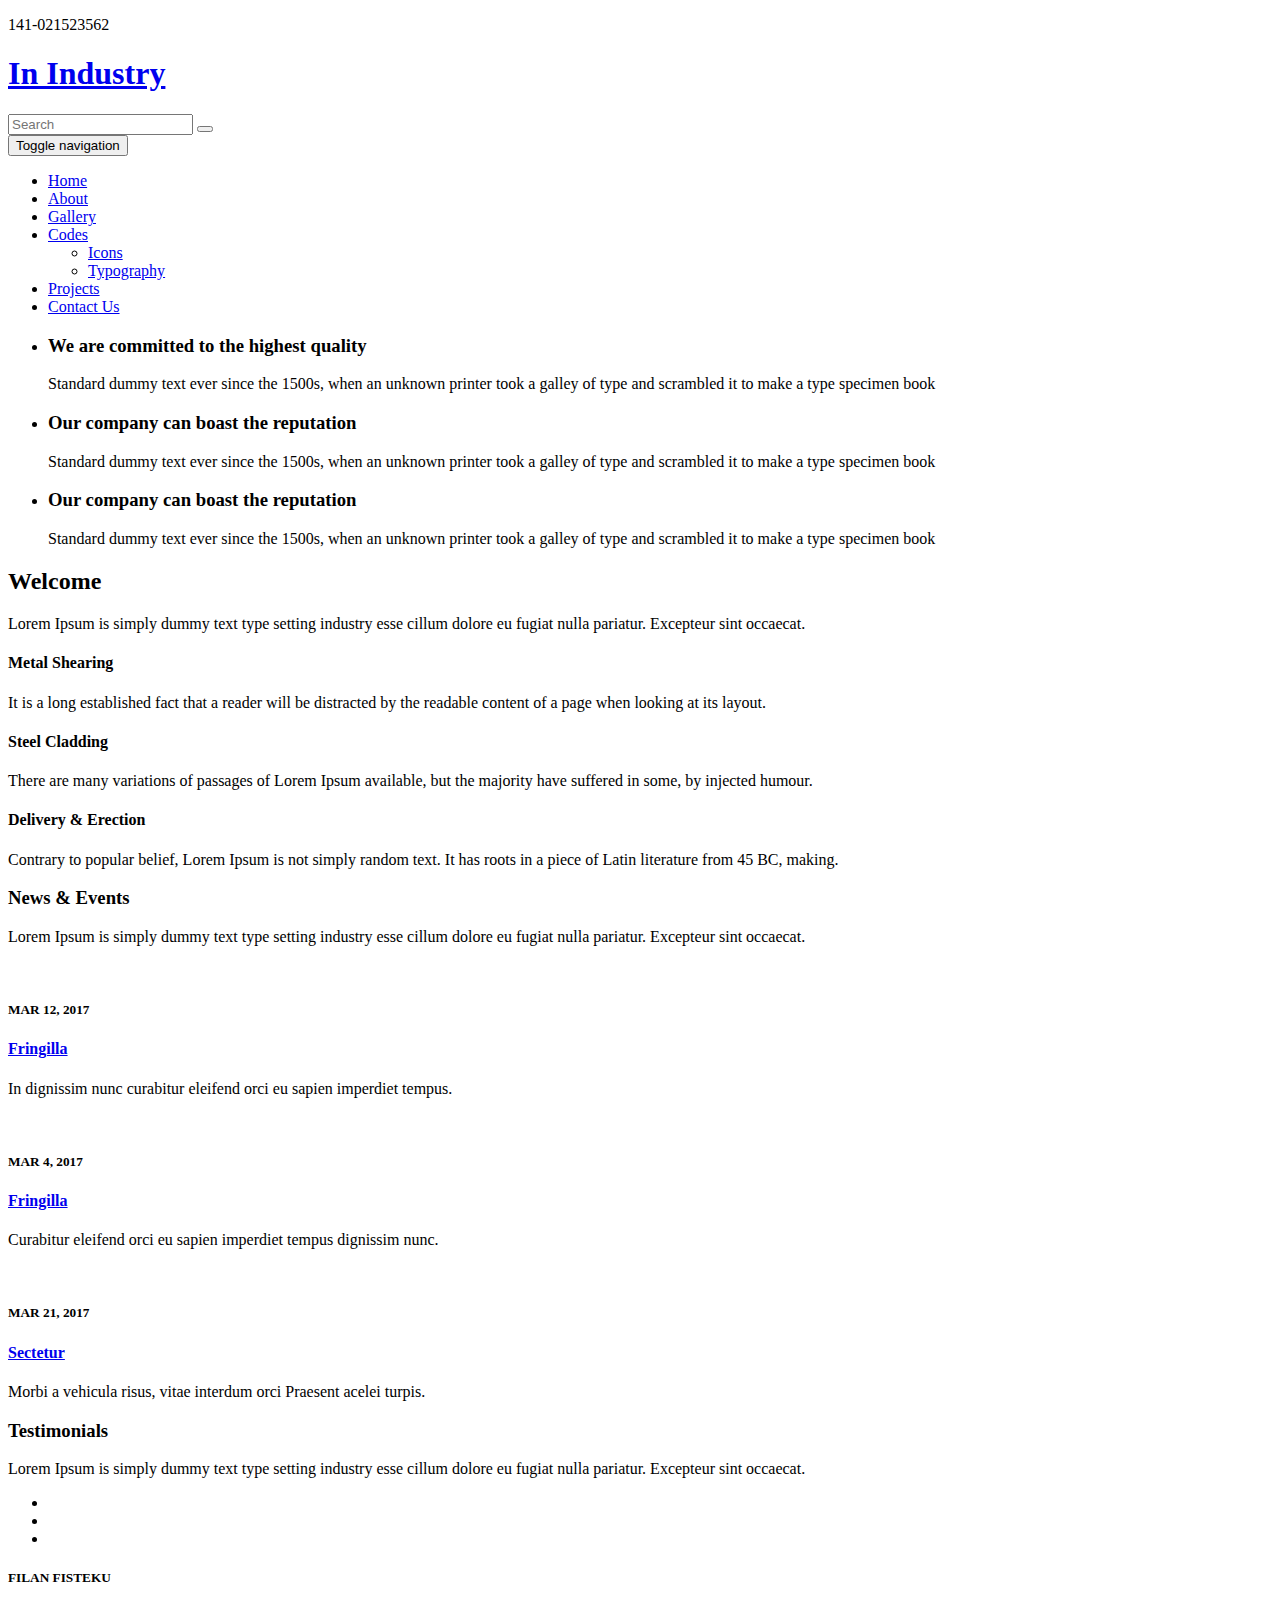
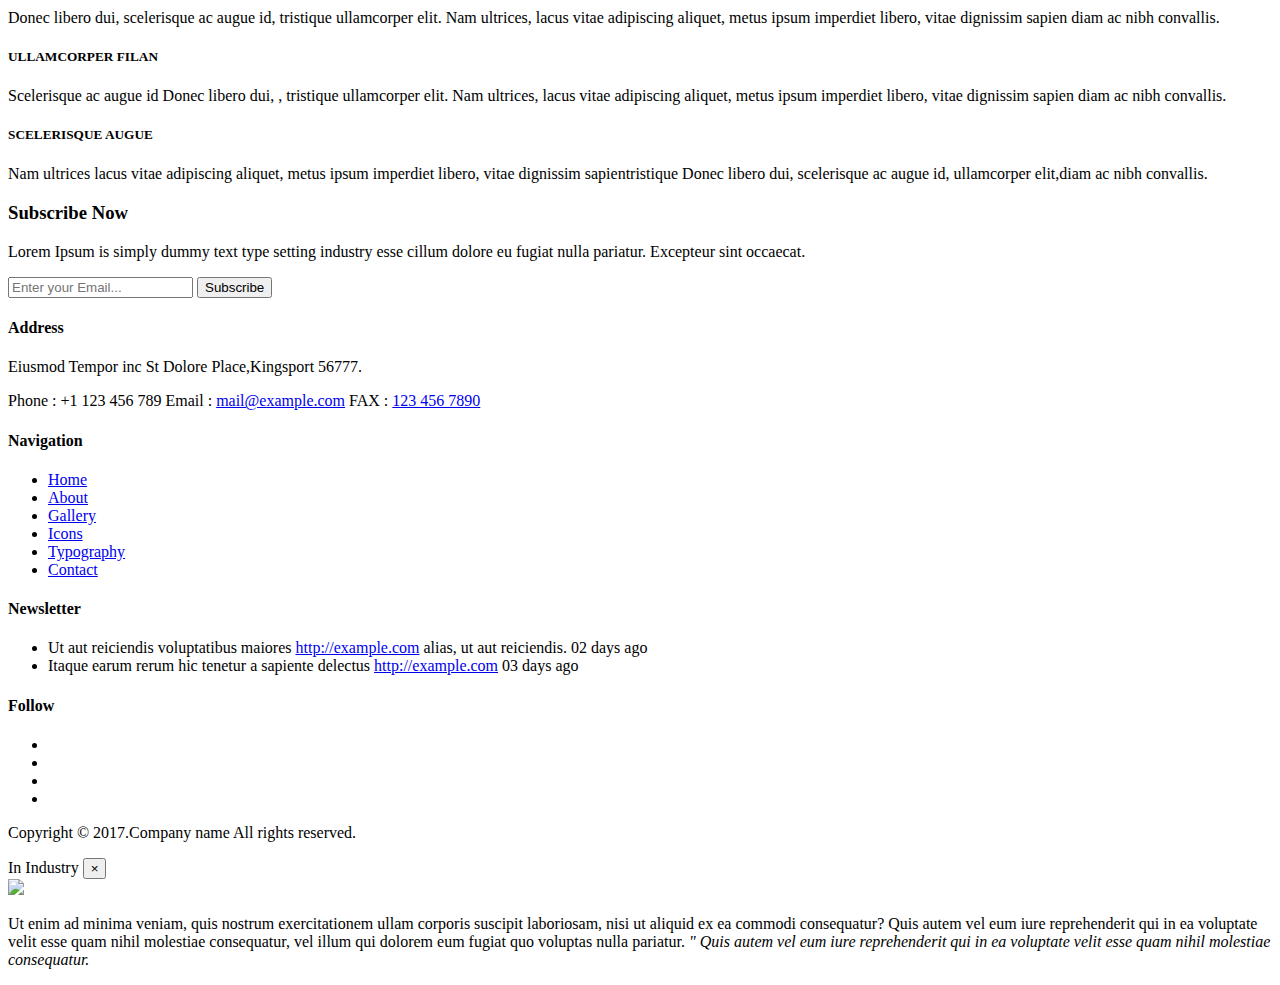
==== index.html @ 1fb0b22b "da" ====
<!DOCTYPE html>
<html lang="en">
<head>
<title>Home</title>
<meta name="viewport" content="width=device-width, initial-scale=1">
<meta charset="utf-8">
<meta name="keywords" content="" />
<!-- bootstrap-css -->
<link href="css/bootstrap.css" rel="stylesheet" type="text/css" media="all" />
<!--// bootstrap-css -->
<!-- css -->
<link rel="stylesheet" href="css/style.css" type="text/css" media="all" />
<link rel="stylesheet" href="css/flexslider.css" type="text/css" media="screen" property="" />
<!--// css -->
<!-- font-awesome icons -->
<link href="css/font-awesome.css" rel="stylesheet"> 
<!-- //font-awesome icons -->
<!-- font -->
<link href="http://fonts.googleapis.com/css?family=Open+Sans:300,300i,400,400i,600,600i,700,700i,800,800i" rel="stylesheet">
<link href='http://fonts.googleapis.com/css?family=Roboto+Condensed:400,700italic,700,400italic,300italic,300' rel='stylesheet' type='text/css'>
<!-- //font -->
<script type="text/javascript" src="js/jquery-2.1.4.min.js"></script>
<script src="js/bootstrap.js"></script>
<!--[if lt IE 9]>
  <script src="https://oss.maxcdn.com/libs/html5shiv/3.7.0/html5shiv.js"></script>
<![endif]-->
</head>
<body>
<!-- banner -->
	<div class="banner jarallax">
		<div class="banner-dot">
			<div class="header-top">
				<div class="container">
					<div class="header-top-left">
						<p><i class="fa fa-phone" aria-hidden="true"></i> 141-021523562</p>
					</div>
					<div class="w3layouts-logo">
							<h1>
								<a href="index.html">In Industry</a>
							</h1>
						</div>
						<div class="wthreesearch">
							<form action="#" method="post">
								<input type="search" name="Search" placeholder="Search " required="">
								<button type="submit" class="btn btn-default search" aria-label="Left Align">
									<i class="fa fa-search" aria-hidden="true"></i>
								</button>
							</form>
						</div>
				</div>
			</div>
			<div class="header">
				<div class="container">
					<div class="top-nav">
						<nav class="navbar navbar-default">
								<div class="navbar-header">
									<button type="button" class="navbar-toggle" data-toggle="collapse" data-target="#bs-example-navbar-collapse-1">
										<span class="sr-only">Toggle navigation</span>
										<span class="icon-bar"></span>
										<span class="icon-bar"></span>
										<span class="icon-bar"></span>
									</button>
								</div>
								<!--navbar-header-->
							<div class="collapse navbar-collapse" id="bs-example-navbar-collapse-1">
								<ul class="nav navbar-nav navbar-right">
									<li><a href="index.html" class="active">Home</a></li>
									<li><a href="about.html">About</a></li>
									<li><a href="gallery.html">Gallery</a></li>
									<li class=""><a href="#" class="dropdown-toggle hvr-bounce-to-bottom" data-toggle="dropdown" role="button" aria-haspopup="true" aria-expanded="false">Codes<span class="caret"></span></a>
										<ul class="dropdown-menu">
											<li><a class="hvr-bounce-to-bottom" href="icons.html">Icons</a></li>
											<li><a class="hvr-bounce-to-bottom" href="typography.html">Typography</a></li>          
										</ul>
									</li>	
									<li><a href="projects.html">Projects</a></li>
									<li><a href="contact.html">Contact Us</a></li>
								</ul>	
								<div class="clearfix"> </div>	
							</div>
						</nav>
					</div>
					
					<div class="clearfix"> </div>
				</div>
			</div>
			<div class="w3layouts-banner">
				<div class="container">
					<section class="slider">
						<div class="flexslider">
							<ul class="slides">
								<li>
									<div class="agileits_w3layouts_banner_info">
										<h3>We are committed to the highest quality</h3>
										<p>Standard dummy text ever since the 1500s, when an unknown printer took a galley of type and scrambled it to make a type specimen book</p>
									</div>
								</li>
								<li>
									<div class="agileits_w3layouts_banner_info">
										<h3>Our company can boast the reputation</h3>
										<p>Standard dummy text ever since the 1500s, when an unknown printer took a galley of type and scrambled it to make a type specimen book</p>
									</div>
								</li>
								<li>
									<div class="agileits_w3layouts_banner_info">
										<h3>Our company can boast the reputation</h3>
										<p>Standard dummy text ever since the 1500s, when an unknown printer took a galley of type and scrambled it to make a type specimen book</p>
									</div>
								</li>
							</ul>
						</div>
				</section>
			<!-- flexSlider -->
				<script defer src="js/jquery.flexslider.js"></script>
				<script type="text/javascript">
					$(window).load(function(){
					  $('.flexslider').flexslider({
						animation: "slide",
						start: function(slider){
						  $('body').removeClass('loading');
						}
					  });
					});
				</script>
			<!-- //flexSlider -->
				</div>
			</div>
		</div>
	</div>
<!-- //banner -->
<!-- Specialize-section -->
			<div class="w3-about text-center">
				<div class="container">
					<h2 class="w3ls_head">Welcome</h2>
					<p class="para">Lorem Ipsum is simply dummy text <span> type setting industry</span> esse cillum dolore eu 
					fugiat nulla pariatur. Excepteur sint occaecat.</p>
					<div class="w3-ab-top">
						<div class="col-md-4 w3l-abt-grid">
							<div class="hi-icon-wrap hi-icon-effect-7 hi-icon-effect-7b">
								<a href="#" class="hi-icon icon1"><i class="fa fa-cog" aria-hidden="true"></i></a>
							</div>
							<h4>Metal Shearing</h4>
							<p>It is a long established fact that a reader will be distracted by the readable content of a page when looking at its layout.</p>
						</div>
						<div class="col-md-4 w3l-abt-grid-1">
							<div class="hi-icon-wrap hi-icon-effect-7 hi-icon-effect-7b">
								<a href="#" class="hi-icon icon2"><i class="fa fa-sun-o" aria-hidden="true"></i></a>
							</div>
							<h4>Steel Cladding</h4>
							<p>There are many variations of passages of Lorem Ipsum available, but the majority have suffered in some, by injected humour.</p>
						</div>
						<div class="col-md-4 w3l-abt-grid-2">
							<div class="hi-icon-wrap hi-icon-effect-7 hi-icon-effect-7b">
								<a href="#" class="hi-icon icon3"><i class="fa fa-gift" aria-hidden="true"></i></i></a>
							</div>
							<h4>Delivery & Erection</h4>
							<p>Contrary to popular belief, Lorem Ipsum is not simply random text. It has roots in a piece of Latin literature from 45 BC, making.</p>
						</div>
						<div class="clearfix"></div>
					</div>
				</div>
			</div>
	<!-- //Specialize-section -->
	<!-- news -->
	<div class="services news">
		<div class="container"> 
				<div class="new-w3l">
					<h3 class="w3ls_head">News & Events</h3>
					<p class="para">Lorem Ipsum is simply dummy text <span> type setting industry</span> esse cillum dolore eu 
					fugiat nulla pariatur. Excepteur sint occaecat.</p>			
				</div>
			<div class="news-agileinfo">
				<div class="col-sm-4 news-w3lgrids">
					<div class="news-gridtext">
						<div class="news-w3img">
							<a href="#" data-toggle="modal" data-target="#myModal"><img src="images/s11.jpg" class="img-responsive zoom-img" alt=""/></a>
						</div>
						<div class="news-w3imgtext">
							<h5 class="w3-agilep">MAR 12, 2017 </h5>
							<h4><a href="#" data-toggle="modal" data-target="#myModal">Fringilla</a></h4> 
							<p>In dignissim nunc curabitur eleifend orci eu sapien imperdiet tempus.</p>
							</div>
					</div>
				</div>
				<div class="col-sm-4 news-w3lgrids">
					<div class="news-gridtext">
						<div class="news-w3img">
							<a href="#" data-toggle="modal" data-target="#myModal"><img src="images/s10.jpg" class="img-responsive zoom-img" alt=""/></a>
						</div>
						<div class="news-w3imgtext">
							<h5 class="w3-agilep">MAR 4, 2017</h5>
							<h4><a href="#" data-toggle="modal" data-target="#myModal">Fringilla</a></h4> 
							<p>Curabitur eleifend orci eu sapien imperdiet tempus dignissim nunc.</p>
							</div>
					</div>
				</div>
				<div class="col-sm-4 news-w3lgrids">
					<div class="news-gridtext">
						<div class="news-w3img">
							<a href="#" data-toggle="modal" data-target="#myModal"><img src="images/s12.jpg" class="img-responsive zoom-img" alt=""/></a>
						</div>
						<div class="news-w3imgtext">
							<h5 class="w3-agilep">MAR 21, 2017</h5>
							<h4><a href="#" data-toggle="modal" data-target="#myModal">Sectetur</a></h4> 
							<p>Morbi a vehicula risus, vitae interdum orci Praesent acelei turpis.</p> 
							</div>
					</div>
				</div>
				<div class="clearfix"> </div>
			</div>
		</div>
	</div>
	<!-- //news --> 
<!-- testimonials -->
	<div class="testimonials">
		<div class="container"> 
			<h3 class="w3ls_head">Testimonials</h3>
					<p class="para">Lorem Ipsum is simply dummy text <span> type setting industry</span> esse cillum dolore eu 
					fugiat nulla pariatur. Excepteur sint occaecat.</p>	
			<div class="testi-w3agileinfo"> 
				<!-- Nav tabs -->
				<ul class="nav nav-tabs" role="tablist">
					<li role="presentation" class="active"><a href="#testi" aria-controls="testi" role="tab" data-toggle="tab"><img src="images/1.png" alt=""/></a></li>
					<li role="presentation"><a href="#profile" aria-controls="profile" role="tab" data-toggle="tab"><img src="images/3.png" alt=""/></a></li>
					<li role="presentation"><a href="#messages" aria-controls="messages" role="tab" data-toggle="tab"><img src="images/2.png" alt=""/></a></li>
				</ul> 
				<!-- Tab panes -->
				<div class="tab-content">
					<div role="tabpanel" class="tab-pane active" id="testi">
						<h5>FILAN FISTEKU</h5>
						<p>Donec libero dui, scelerisque ac augue id, tristique ullamcorper elit. Nam ultrices, lacus vitae adipiscing aliquet, metus ipsum imperdiet libero, vitae dignissim sapien diam ac nibh convallis.</p>
					</div>
					<div role="tabpanel" class="tab-pane" id="profile">
						<h5>ULLAMCORPER FILAN </h5>
						<p>Scelerisque ac augue id Donec libero dui, , tristique ullamcorper elit. Nam ultrices, lacus vitae adipiscing aliquet, metus ipsum imperdiet libero, vitae dignissim sapien diam ac nibh convallis.</p>
					</div>
					<div role="tabpanel" class="tab-pane" id="messages"> 
						<h5>SCELERISQUE AUGUE</h5>
						<p>Nam ultrices lacus vitae adipiscing aliquet, metus ipsum imperdiet libero, vitae dignissim sapientristique Donec libero dui, scelerisque ac augue id,  ullamcorper elit,diam ac nibh convallis.</p>
					</div>
				</div> 
			</div>
		</div>
	</div>
	<!-- //testimonials -->
<!-- subscribe -->
	<div class="sub-agileitsinfo">  
		<div class="subscribe wthree-sub"> 
			<div class="container">    
				<h3 class="w3ls_head">Subscribe Now</h3>
					<p class="para">Lorem Ipsum is simply dummy text <span> type setting industry</span> esse cillum dolore eu 
					fugiat nulla pariatur. Excepteur sint occaecat.</p>	
				<div class="subsc-agile">
					<form action="#" method="post"> 
						<input type="email" name="email" placeholder="Enter your Email..." required="">
						<input type="submit" value="Subscribe"> 
						<div class="clearfix"> </div>
					
					</form>
				</div>				
			</div>
		</div>
	</div>
	<!-- //subscribe -->

<!-- footer -->
	<div class="w3-agile-footer">
		<div class="container">
			<div class="footer-grids">
				<div class="col-md-3 footer-grid">
					<div class="footer-grid-heading">
						<h4>Address</h4>
					</div>
					<div class="footer-grid-info">
						<p>Eiusmod Tempor inc
							<span>St Dolore Place,Kingsport 56777.</span>
						</p>
						<p class="phone">Phone : +1 123 456 789
							<span>Email : <a href="mailto:example@email.com">mail@example.com</a></span>
							<span>FAX : <a href="mailto:example@email.com">123 456 7890</a></span>
						</p>
					</div>
				</div>
				<div class="col-md-3 footer-grid">
					<div class="footer-grid-heading">
						<h4>Navigation</h4>
					</div>
					<div class="footer-grid-info">
						<ul>
							<li><a href="index.html">Home</a></li>
							<li><a href="about.html">About</a></li>
							<li><a href="gallery.html">Gallery</a></li>
							<li><a href="icons.html">Icons</a></li>
							<li><a href="typography.html">Typography</a></li>
							<li><a href="contact.html">Contact</a></li>
						</ul>
					</div>
				</div>
				<div class="col-md-3 footer-grid">
					<div class="footer-grid-heading">
						<h4>Newsletter</h4>
					</div>
					<div class="agile-footer-grid">
						<ul class="w3agile_footer_grid_list">
							<li>Ut aut reiciendis voluptatibus maiores <a href="#">http://example.com</a> alias, ut aut reiciendis.
								<span><i class="fa fa-twitter" aria-hidden="true"></i> 02 days ago</span></li>
							<li>Itaque earum rerum hic tenetur a sapiente delectus <a href="#">http://example.com</a><span><i class="fa fa-twitter" aria-hidden="true"></i> 03 days ago</span></li>
						</ul>
					</div>
				</div>
				<div class="col-md-3 footer-grid">
					<div class="footer-grid-heading">
						<h4>Follow</h4>
					</div>
					<div class="social">
						<ul>
							<li><a href="#"><i class="fa fa-facebook"></i></a></li>
							<li><a href="#"><i class="fa fa-twitter"></i></a></li>
							<li><a href="#"><i class="fa fa-rss"></i></a></li>
							<li><a href="#"><i class="fa fa-vk"></i></a></li>
						</ul>
					</div>
				</div>
				<div class="clearfix"> </div>
			</div>
			<div class="agileits-w3layouts-copyright">
				<p>Copyright &copy; 2017.Company name All rights reserved.</p>
			</div>
		</div>
	</div>
	<!-- //footer -->
	<!-- bootstrap-pop-up -->
	<div class="modal video-modal fade" id="myModal" tabindex="-1" role="dialog" aria-labelledby="myModal">
		<div class="modal-dialog" role="document">
			<div class="modal-content">
				<div class="modal-header">
					In Industry
					<button type="button" class="close" data-dismiss="modal" aria-label="Close"><span aria-hidden="true">&times;</span></button>						
				</div>
				<section>
					<div class="modal-body">
						<img src="images/s12.jpg" alt=" " class="img-responsive" />
						<p>Ut enim ad minima veniam, quis nostrum 
							exercitationem ullam corporis suscipit laboriosam, 
							nisi ut aliquid ex ea commodi consequatur? Quis autem 
							vel eum iure reprehenderit qui in ea voluptate velit 
							esse quam nihil molestiae consequatur, vel illum qui 
							dolorem eum fugiat quo voluptas nulla pariatur.
							<i>" Quis autem vel eum iure reprehenderit qui in ea voluptate velit 
								esse quam nihil molestiae consequatur.</i></p>
					</div>
				</section>
			</div>
		</div>
	</div>
<!-- //bootstrap-pop-up -->

	<script src="js/jarallax.js"></script>
	<script src="js/SmoothScroll.min.js"></script>
	<script type="text/javascript">
		/* init Jarallax */
		$('.jarallax').jarallax({
			speed: 0.5,
			imgWidth: 1366,
			imgHeight: 768
		})
	</script>
</body>	
</html>
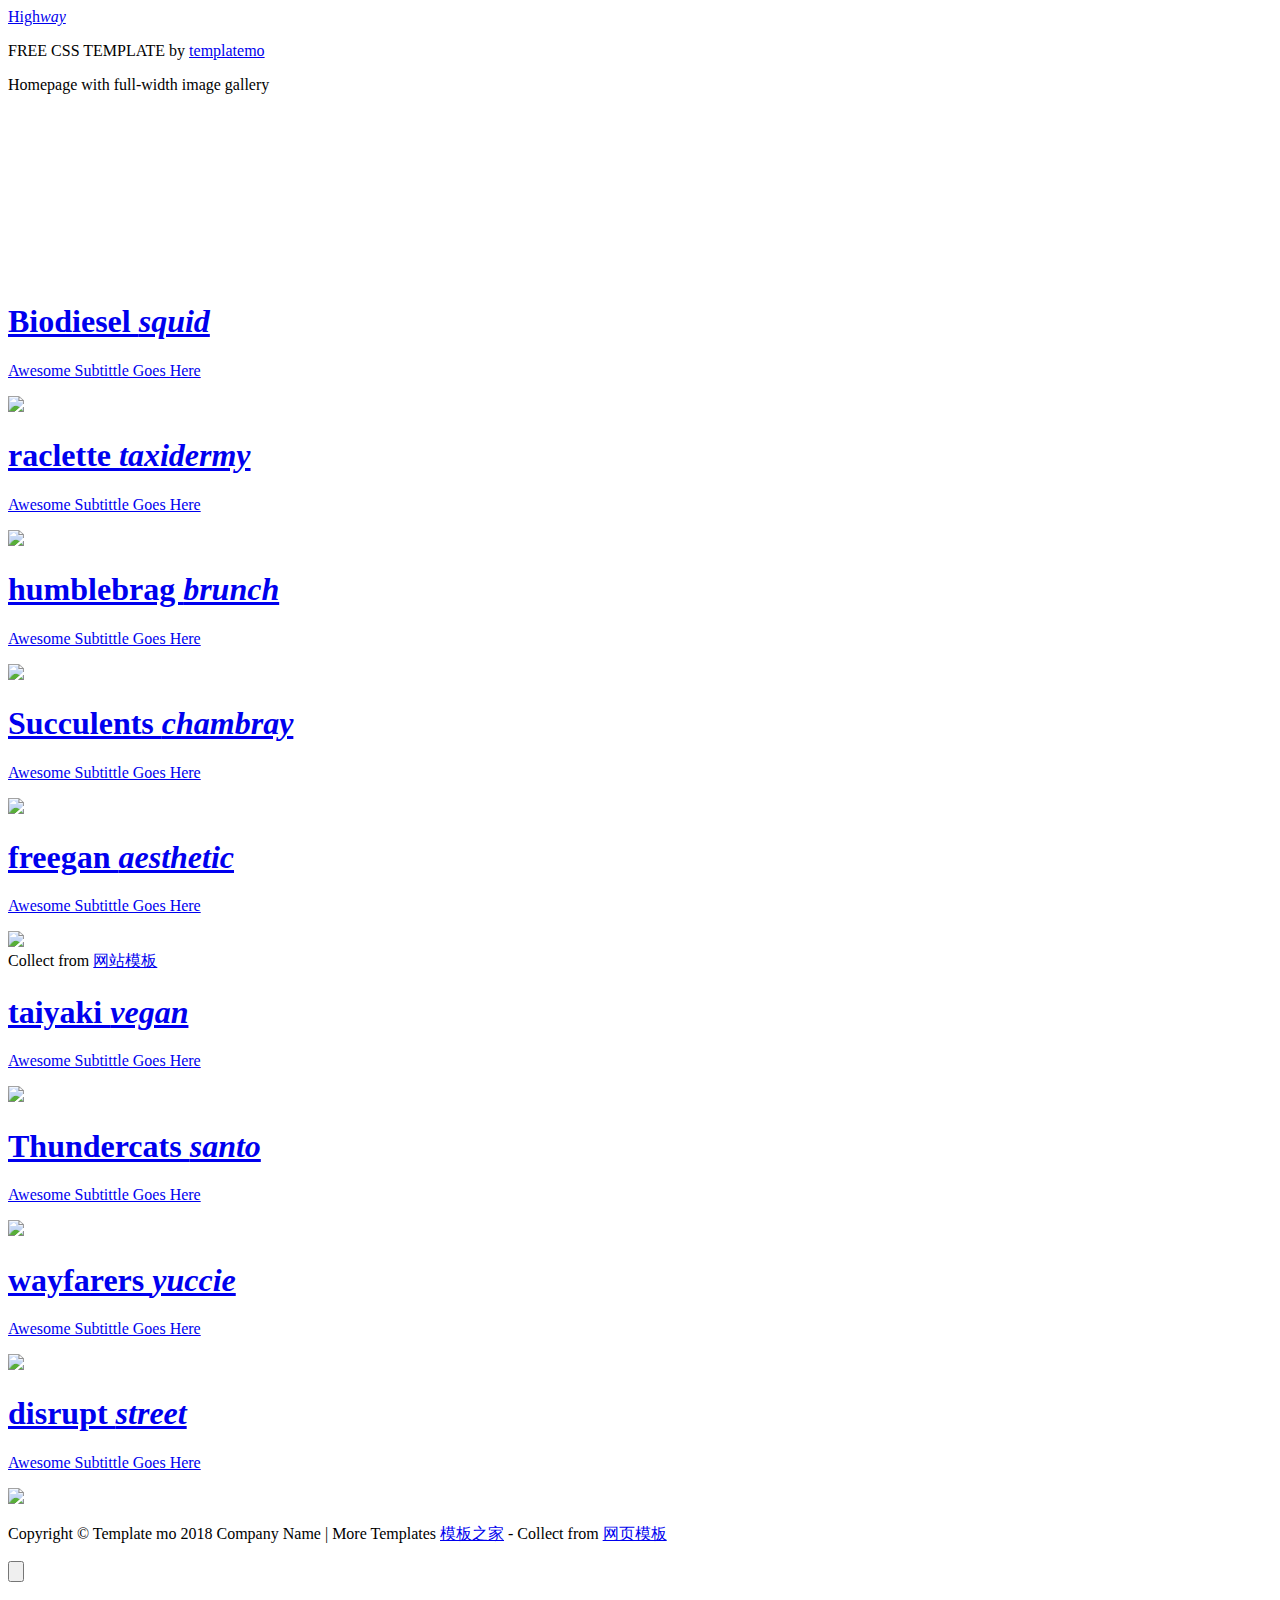
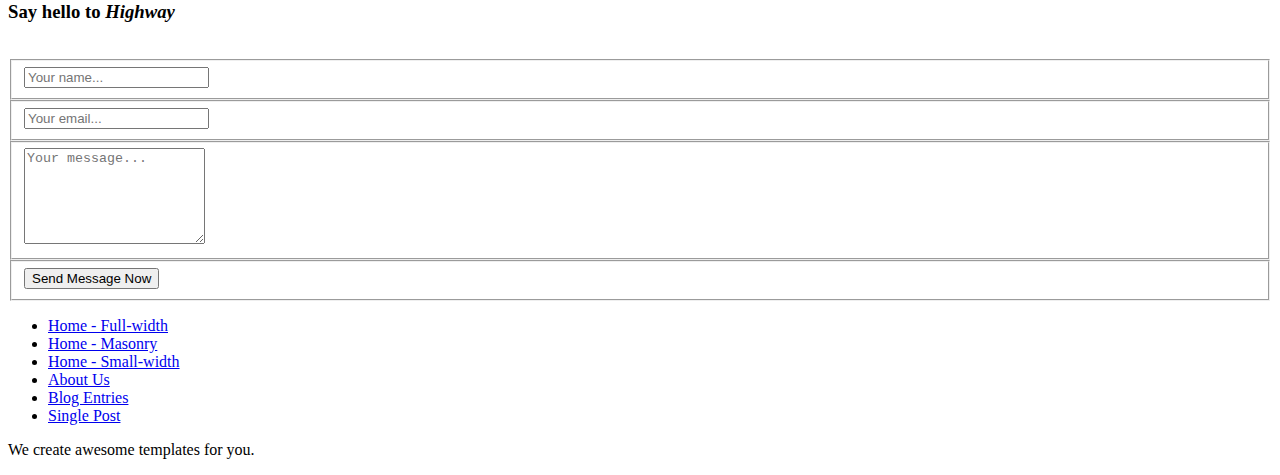
==== commit 1c5b905a: "更新视频首页" ====
--- a/index.html
+++ b/index.html
@@ -1,370 +1,291 @@
-
 <!DOCTYPE html>
-<html lang="en">
-<head>
-<title>Home</title>
-<meta name="viewport" content="width=device-width, initial-scale=1">
-<meta charset="utf-8">
-<meta name="keywords" content="" />
-<!-- bootstrap-css -->
-<link href="css/bootstrap.css" rel="stylesheet" type="text/css" media="all" />
-<!--// bootstrap-css -->
-<!-- css -->
-<link rel="stylesheet" href="css/style.css" type="text/css" media="all" />
-<link rel="stylesheet" href="css/flexslider.css" type="text/css" media="screen" property="" />
-<!--// css -->
-<!-- font-awesome icons -->
-<link href="css/font-awesome.css" rel="stylesheet"> 
-<!-- //font-awesome icons -->
-<!-- font -->
-<link href="http://fonts.googleapis.com/css?family=Open+Sans:300,300i,400,400i,600,600i,700,700i,800,800i" rel="stylesheet">
-<link href='http://fonts.googleapis.com/css?family=Roboto+Condensed:400,700italic,700,400italic,300italic,300' rel='stylesheet' type='text/css'>
-<!-- //font -->
-<script type="text/javascript" src="js/jquery-2.1.4.min.js"></script>
-<script src="js/bootstrap.js"></script>
-<!--[if lt IE 9]>
-  <script src="https://oss.maxcdn.com/libs/html5shiv/3.7.0/html5shiv.js"></script>
-<![endif]-->
-</head>
+<html>
+    <head>
+        <meta charset="utf-8">
+        <meta http-equiv="X-UA-Compatible" content="IE=edge,chrome=1">
+  		<title>Highway - Free CSS Template</title>
+
+        <meta name="description" content="">
+        <meta name="viewport" content="width=device-width, initial-scale=1">
+        <link rel="apple-touch-icon" href="apple-touch-icon.png">
+
+        <link rel="stylesheet" href="css/bootstrap.min.css">
+        <link rel="stylesheet" href="css/bootstrap-theme.min.css">
+        <link rel="stylesheet" href="css/fontAwesome.css">
+        <link rel="stylesheet" href="css/light-box.css">
+        <link rel="stylesheet" href="css/templatemo-style.css">
+
+        <link href="https://fonts.googleapis.com/css?family=Kanit:100,200,300,400,500,600,700,800,900" rel="stylesheet">
+
+        <script src="js/vendor/modernizr-2.8.3-respond-1.4.2.min.js"></script>
+    </head>
+
 <body>
-<!-- banner -->
-	<div class="banner jarallax">
-		<div class="banner-dot">
-			<div class="header-top">
-				<div class="container">
-					<div class="header-top-left">
-						<p><i class="fa fa-phone" aria-hidden="true"></i> 141-021523562</p>
-					</div>
-					<div class="w3layouts-logo">
-							<h1>
-								<a href="index.html">In Industry</a>
-							</h1>
-						</div>
-						<div class="wthreesearch">
-							<form action="#" method="post">
-								<input type="search" name="Search" placeholder="Search " required="">
-								<button type="submit" class="btn btn-default search" aria-label="Left Align">
-									<i class="fa fa-search" aria-hidden="true"></i>
-								</button>
-							</form>
-						</div>
-				</div>
-			</div>
-			<div class="header">
-				<div class="container">
-					<div class="top-nav">
-						<nav class="navbar navbar-default">
-								<div class="navbar-header">
-									<button type="button" class="navbar-toggle" data-toggle="collapse" data-target="#bs-example-navbar-collapse-1">
-										<span class="sr-only">Toggle navigation</span>
-										<span class="icon-bar"></span>
-										<span class="icon-bar"></span>
-										<span class="icon-bar"></span>
-									</button>
-								</div>
-								<!--navbar-header-->
-							<div class="collapse navbar-collapse" id="bs-example-navbar-collapse-1">
-								<ul class="nav navbar-nav navbar-right">
-									<li><a href="index.html" class="active">Home</a></li>
-									<li><a href="about.html">About</a></li>
-									<li><a href="gallery.html">Gallery</a></li>
-									<li class=""><a href="#" class="dropdown-toggle hvr-bounce-to-bottom" data-toggle="dropdown" role="button" aria-haspopup="true" aria-expanded="false">Codes<span class="caret"></span></a>
-										<ul class="dropdown-menu">
-											<li><a class="hvr-bounce-to-bottom" href="icons.html">Icons</a></li>
-											<li><a class="hvr-bounce-to-bottom" href="typography.html">Typography</a></li>          
-										</ul>
-									</li>	
-									<li><a href="projects.html">Projects</a></li>
-									<li><a href="contact.html">Contact Us</a></li>
-								</ul>	
-								<div class="clearfix"> </div>	
-							</div>
-						</nav>
-					</div>
-					
-					<div class="clearfix"> </div>
-				</div>
-			</div>
-			<div class="w3layouts-banner">
-				<div class="container">
-					<section class="slider">
-						<div class="flexslider">
-							<ul class="slides">
-								<li>
-									<div class="agileits_w3layouts_banner_info">
-										<h3>We are committed to the highest quality</h3>
-										<p>Standard dummy text ever since the 1500s, when an unknown printer took a galley of type and scrambled it to make a type specimen book</p>
-									</div>
-								</li>
-								<li>
-									<div class="agileits_w3layouts_banner_info">
-										<h3>Our company can boast the reputation</h3>
-										<p>Standard dummy text ever since the 1500s, when an unknown printer took a galley of type and scrambled it to make a type specimen book</p>
-									</div>
-								</li>
-								<li>
-									<div class="agileits_w3layouts_banner_info">
-										<h3>Our company can boast the reputation</h3>
-										<p>Standard dummy text ever since the 1500s, when an unknown printer took a galley of type and scrambled it to make a type specimen book</p>
-									</div>
-								</li>
-							</ul>
-						</div>
-				</section>
-			<!-- flexSlider -->
-				<script defer src="js/jquery.flexslider.js"></script>
-				<script type="text/javascript">
-					$(window).load(function(){
-					  $('.flexslider').flexslider({
-						animation: "slide",
-						start: function(slider){
-						  $('body').removeClass('loading');
-						}
-					  });
-					});
-				</script>
-			<!-- //flexSlider -->
-				</div>
-			</div>
-		</div>
-	</div>
-<!-- //banner -->
-<!-- Specialize-section -->
-			<div class="w3-about text-center">
-				<div class="container">
-					<h2 class="w3ls_head">Welcome</h2>
-					<p class="para">Lorem Ipsum is simply dummy text <span> type setting industry</span> esse cillum dolore eu 
-					fugiat nulla pariatur. Excepteur sint occaecat.</p>
-					<div class="w3-ab-top">
-						<div class="col-md-4 w3l-abt-grid">
-							<div class="hi-icon-wrap hi-icon-effect-7 hi-icon-effect-7b">
-								<a href="#" class="hi-icon icon1"><i class="fa fa-cog" aria-hidden="true"></i></a>
-							</div>
-							<h4>Metal Shearing</h4>
-							<p>It is a long established fact that a reader will be distracted by the readable content of a page when looking at its layout.</p>
-						</div>
-						<div class="col-md-4 w3l-abt-grid-1">
-							<div class="hi-icon-wrap hi-icon-effect-7 hi-icon-effect-7b">
-								<a href="#" class="hi-icon icon2"><i class="fa fa-sun-o" aria-hidden="true"></i></a>
-							</div>
-							<h4>Steel Cladding</h4>
-							<p>There are many variations of passages of Lorem Ipsum available, but the majority have suffered in some, by injected humour.</p>
-						</div>
-						<div class="col-md-4 w3l-abt-grid-2">
-							<div class="hi-icon-wrap hi-icon-effect-7 hi-icon-effect-7b">
-								<a href="#" class="hi-icon icon3"><i class="fa fa-gift" aria-hidden="true"></i></i></a>
-							</div>
-							<h4>Delivery & Erection</h4>
-							<p>Contrary to popular belief, Lorem Ipsum is not simply random text. It has roots in a piece of Latin literature from 45 BC, making.</p>
-						</div>
-						<div class="clearfix"></div>
-					</div>
-				</div>
-			</div>
-	<!-- //Specialize-section -->
-	<!-- news -->
-	<div class="services news">
-		<div class="container"> 
-				<div class="new-w3l">
-					<h3 class="w3ls_head">News & Events</h3>
-					<p class="para">Lorem Ipsum is simply dummy text <span> type setting industry</span> esse cillum dolore eu 
-					fugiat nulla pariatur. Excepteur sint occaecat.</p>			
-				</div>
-			<div class="news-agileinfo">
-				<div class="col-sm-4 news-w3lgrids">
-					<div class="news-gridtext">
-						<div class="news-w3img">
-							<a href="#" data-toggle="modal" data-target="#myModal"><img src="images/s11.jpg" class="img-responsive zoom-img" alt=""/></a>
-						</div>
-						<div class="news-w3imgtext">
-							<h5 class="w3-agilep">MAR 12, 2017 </h5>
-							<h4><a href="#" data-toggle="modal" data-target="#myModal">Fringilla</a></h4> 
-							<p>In dignissim nunc curabitur eleifend orci eu sapien imperdiet tempus.</p>
-							</div>
-					</div>
-				</div>
-				<div class="col-sm-4 news-w3lgrids">
-					<div class="news-gridtext">
-						<div class="news-w3img">
-							<a href="#" data-toggle="modal" data-target="#myModal"><img src="images/s10.jpg" class="img-responsive zoom-img" alt=""/></a>
-						</div>
-						<div class="news-w3imgtext">
-							<h5 class="w3-agilep">MAR 4, 2017</h5>
-							<h4><a href="#" data-toggle="modal" data-target="#myModal">Fringilla</a></h4> 
-							<p>Curabitur eleifend orci eu sapien imperdiet tempus dignissim nunc.</p>
-							</div>
-					</div>
-				</div>
-				<div class="col-sm-4 news-w3lgrids">
-					<div class="news-gridtext">
-						<div class="news-w3img">
-							<a href="#" data-toggle="modal" data-target="#myModal"><img src="images/s12.jpg" class="img-responsive zoom-img" alt=""/></a>
-						</div>
-						<div class="news-w3imgtext">
-							<h5 class="w3-agilep">MAR 21, 2017</h5>
-							<h4><a href="#" data-toggle="modal" data-target="#myModal">Sectetur</a></h4> 
-							<p>Morbi a vehicula risus, vitae interdum orci Praesent acelei turpis.</p> 
-							</div>
-					</div>
-				</div>
-				<div class="clearfix"> </div>
-			</div>
-		</div>
-	</div>
-	<!-- //news --> 
-<!-- testimonials -->
-	<div class="testimonials">
-		<div class="container"> 
-			<h3 class="w3ls_head">Testimonials</h3>
-					<p class="para">Lorem Ipsum is simply dummy text <span> type setting industry</span> esse cillum dolore eu 
-					fugiat nulla pariatur. Excepteur sint occaecat.</p>	
-			<div class="testi-w3agileinfo"> 
-				<!-- Nav tabs -->
-				<ul class="nav nav-tabs" role="tablist">
-					<li role="presentation" class="active"><a href="#testi" aria-controls="testi" role="tab" data-toggle="tab"><img src="images/1.png" alt=""/></a></li>
-					<li role="presentation"><a href="#profile" aria-controls="profile" role="tab" data-toggle="tab"><img src="images/3.png" alt=""/></a></li>
-					<li role="presentation"><a href="#messages" aria-controls="messages" role="tab" data-toggle="tab"><img src="images/2.png" alt=""/></a></li>
-				</ul> 
-				<!-- Tab panes -->
-				<div class="tab-content">
-					<div role="tabpanel" class="tab-pane active" id="testi">
-						<h5>FILAN FISTEKU</h5>
-						<p>Donec libero dui, scelerisque ac augue id, tristique ullamcorper elit. Nam ultrices, lacus vitae adipiscing aliquet, metus ipsum imperdiet libero, vitae dignissim sapien diam ac nibh convallis.</p>
-					</div>
-					<div role="tabpanel" class="tab-pane" id="profile">
-						<h5>ULLAMCORPER FILAN </h5>
-						<p>Scelerisque ac augue id Donec libero dui, , tristique ullamcorper elit. Nam ultrices, lacus vitae adipiscing aliquet, metus ipsum imperdiet libero, vitae dignissim sapien diam ac nibh convallis.</p>
-					</div>
-					<div role="tabpanel" class="tab-pane" id="messages"> 
-						<h5>SCELERISQUE AUGUE</h5>
-						<p>Nam ultrices lacus vitae adipiscing aliquet, metus ipsum imperdiet libero, vitae dignissim sapientristique Donec libero dui, scelerisque ac augue id,  ullamcorper elit,diam ac nibh convallis.</p>
-					</div>
-				</div> 
-			</div>
-		</div>
-	</div>
-	<!-- //testimonials -->
-<!-- subscribe -->
-	<div class="sub-agileitsinfo">  
-		<div class="subscribe wthree-sub"> 
-			<div class="container">    
-				<h3 class="w3ls_head">Subscribe Now</h3>
-					<p class="para">Lorem Ipsum is simply dummy text <span> type setting industry</span> esse cillum dolore eu 
-					fugiat nulla pariatur. Excepteur sint occaecat.</p>	
-				<div class="subsc-agile">
-					<form action="#" method="post"> 
-						<input type="email" name="email" placeholder="Enter your Email..." required="">
-						<input type="submit" value="Subscribe"> 
-						<div class="clearfix"> </div>
-					
-					</form>
-				</div>				
-			</div>
-		</div>
-	</div>
-	<!-- //subscribe -->
-
-<!-- footer -->
-	<div class="w3-agile-footer">
-		<div class="container">
-			<div class="footer-grids">
-				<div class="col-md-3 footer-grid">
-					<div class="footer-grid-heading">
-						<h4>Address</h4>
-					</div>
-					<div class="footer-grid-info">
-						<p>Eiusmod Tempor inc
-							<span>St Dolore Place,Kingsport 56777.</span>
-						</p>
-						<p class="phone">Phone : +1 123 456 789
-							<span>Email : <a href="mailto:example@email.com">mail@example.com</a></span>
-							<span>FAX : <a href="mailto:example@email.com">123 456 7890</a></span>
-						</p>
-					</div>
-				</div>
-				<div class="col-md-3 footer-grid">
-					<div class="footer-grid-heading">
-						<h4>Navigation</h4>
-					</div>
-					<div class="footer-grid-info">
-						<ul>
-							<li><a href="index.html">Home</a></li>
-							<li><a href="about.html">About</a></li>
-							<li><a href="gallery.html">Gallery</a></li>
-							<li><a href="icons.html">Icons</a></li>
-							<li><a href="typography.html">Typography</a></li>
-							<li><a href="contact.html">Contact</a></li>
-						</ul>
-					</div>
-				</div>
-				<div class="col-md-3 footer-grid">
-					<div class="footer-grid-heading">
-						<h4>Newsletter</h4>
-					</div>
-					<div class="agile-footer-grid">
-						<ul class="w3agile_footer_grid_list">
-							<li>Ut aut reiciendis voluptatibus maiores <a href="#">http://example.com</a> alias, ut aut reiciendis.
-								<span><i class="fa fa-twitter" aria-hidden="true"></i> 02 days ago</span></li>
-							<li>Itaque earum rerum hic tenetur a sapiente delectus <a href="#">http://example.com</a><span><i class="fa fa-twitter" aria-hidden="true"></i> 03 days ago</span></li>
-						</ul>
-					</div>
-				</div>
-				<div class="col-md-3 footer-grid">
-					<div class="footer-grid-heading">
-						<h4>Follow</h4>
-					</div>
-					<div class="social">
-						<ul>
-							<li><a href="#"><i class="fa fa-facebook"></i></a></li>
-							<li><a href="#"><i class="fa fa-twitter"></i></a></li>
-							<li><a href="#"><i class="fa fa-rss"></i></a></li>
-							<li><a href="#"><i class="fa fa-vk"></i></a></li>
-						</ul>
-					</div>
-				</div>
-				<div class="clearfix"> </div>
-			</div>
-			<div class="agileits-w3layouts-copyright">
-				<p>Copyright &copy; 2017.Company name All rights reserved.</p>
-			</div>
-		</div>
-	</div>
-	<!-- //footer -->
-	<!-- bootstrap-pop-up -->
-	<div class="modal video-modal fade" id="myModal" tabindex="-1" role="dialog" aria-labelledby="myModal">
-		<div class="modal-dialog" role="document">
-			<div class="modal-content">
-				<div class="modal-header">
-					In Industry
-					<button type="button" class="close" data-dismiss="modal" aria-label="Close"><span aria-hidden="true">&times;</span></button>						
-				</div>
-				<section>
-					<div class="modal-body">
-						<img src="images/s12.jpg" alt=" " class="img-responsive" />
-						<p>Ut enim ad minima veniam, quis nostrum 
-							exercitationem ullam corporis suscipit laboriosam, 
-							nisi ut aliquid ex ea commodi consequatur? Quis autem 
-							vel eum iure reprehenderit qui in ea voluptate velit 
-							esse quam nihil molestiae consequatur, vel illum qui 
-							dolorem eum fugiat quo voluptas nulla pariatur.
-							<i>" Quis autem vel eum iure reprehenderit qui in ea voluptate velit 
-								esse quam nihil molestiae consequatur.</i></p>
-					</div>
-				</section>
-			</div>
-		</div>
-	</div>
-<!-- //bootstrap-pop-up -->
-
-	<script src="js/jarallax.js"></script>
-	<script src="js/SmoothScroll.min.js"></script>
-	<script type="text/javascript">
-		/* init Jarallax */
-		$('.jarallax').jarallax({
-			speed: 0.5,
-			imgWidth: 1366,
-			imgHeight: 768
-		})
-	</script>
-</body>	
+
+    <nav>
+        <div class="logo">
+            <a href="index.html">High<em>way</em></a>
+        </div>
+        <div class="menu-icon">
+        <span></span>
+      </div>
+    </nav>
+
+    <div id="video-container">
+        <div class="video-overlay"></div>
+        <div class="video-content">
+            <div class="inner">
+              <p>FREE CSS TEMPLATE by <a href="#" rel="nofollow">templatemo</a></p>
+              <p>Homepage with full-width image gallery</p>
+                <div class="scroll-icon">
+                    <a class="scrollTo" data-scrollTo="portfolio" href="#"><img src="img/scroll-icon.png" alt=""></a>
+                </div>    
+            </div>
+        </div>
+        <video autoplay loop muted>
+        	<source src="highway-loop.mp4" type="video/mp4" />
+        </video>
+    </div>
+
+
+    <div class="full-screen-portfolio" id="portfolio">
+        <div class="container-fluid">
+            <div class="col-md-4 col-sm-6">
+                <div class="portfolio-item">
+                    <a href="img/big_portfolio_item_4.png" data-lightbox="image-1"><div class="thumb">
+                        <div class="hover-effect">
+                            <div class="hover-content">
+                                <h1>Biodiesel <em>squid</em></h1>
+                                <p>Awesome Subtittle Goes Here</p>
+                            </div>
+                        </div>
+                        <div class="image">
+                            <img src="img/portfolio_item_4.png">
+                        </div>
+                    </div></a>
+                </div>
+            </div>
+            <div class="col-md-4 col-sm-6">
+                <div class="portfolio-item">
+                    <a href="img/big_portfolio_item_2.png" data-lightbox="image-1"><div class="thumb">
+                        <div class="hover-effect">
+                            <div class="hover-content">
+                                <h1>raclette <em>taxidermy</em></h1>
+                                <p>Awesome Subtittle Goes Here</p>
+                            </div>
+                        </div>
+                        <div class="image">
+                            <img src="img/portfolio_item_2.png">
+                        </div>
+                    </div></a>
+                </div>
+            </div>
+            <div class="col-md-4 col-sm-6">
+                <div class="portfolio-item">
+                    <a href="img/big_portfolio_item_3.png" data-lightbox="image-1"><div class="thumb">
+                        <div class="hover-effect">
+                            <div class="hover-content">
+                                <h1>humblebrag <em>brunch</em></h1>
+                                <p>Awesome Subtittle Goes Here</p>
+                            </div>
+                        </div>
+                        <div class="image">
+                            <img src="img/portfolio_item_3.png">
+                        </div>
+                    </div></a>
+                </div>
+            </div>
+            <div class="col-md-4 col-sm-6">
+                <div class="portfolio-item">
+                    <a href="img/big_portfolio_item_1.png" data-lightbox="image-1"><div class="thumb">
+                        <div class="hover-effect">
+                            <div class="hover-content">
+                                <h1>Succulents <em>chambray</em></h1>
+                                <p>Awesome Subtittle Goes Here</p>
+                            </div>
+                        </div>
+                        <div class="image">
+                            <img src="img/portfolio_item_1.png">
+                        </div>
+                    </div></a>
+                </div>
+            </div>
+            <div class="col-md-4 col-sm-6">
+                <div class="portfolio-item">
+                    <a href="img/big_portfolio_item_5.png" data-lightbox="image-1"><div class="thumb">
+                        <div class="hover-effect">
+                            <div class="hover-content">
+                                <h1>freegan <em>aesthetic</em></h1>
+                                <p>Awesome Subtittle Goes Here</p>
+                            </div>
+                        </div>
+                        <div class="image">
+                            <img src="img/portfolio_item_5.png">
+                        </div>
+                    </div></a>
+                </div>
+            </div><div class="tlinks">Collect from <a href="http://www.cssmoban.com/"  title="网站模板">网站模板</a></div>
+            <div class="col-md-4 col-sm-6">
+                <div class="portfolio-item">
+                    <a href="img/big_portfolio_item_6.png" data-lightbox="image-1"><div class="thumb">
+                        <div class="hover-effect">
+                            <div class="hover-content">
+                                <h1>taiyaki <em>vegan</em></h1>
+                                <p>Awesome Subtittle Goes Here</p>
+                            </div>
+                        </div>
+                        <div class="image">
+                            <img src="img/portfolio_item_6.png">
+                        </div>
+                    </div></a>
+                </div>
+            </div>
+            <div class="col-md-4 col-sm-6">
+                <div class="portfolio-item">
+                    <a href="img/big_portfolio_item_7.png" data-lightbox="image-1"><div class="thumb">
+                        <div class="hover-effect">
+                            <div class="hover-content">
+                                <h1>Thundercats <em>santo</em></h1>
+                                <p>Awesome Subtittle Goes Here</p>
+                            </div>
+                        </div>
+                        <div class="image">
+                            <img src="img/portfolio_item_7.png">
+                        </div>
+                    </div></a>
+                </div>
+            </div>
+            <div class="col-md-4 col-sm-6">
+                <div class="portfolio-item">
+                    <a href="img/big_portfolio_item_8.png" data-lightbox="image-1"><div class="thumb">
+                        <div class="hover-effect">
+                            <div class="hover-content">
+                                <h1>wayfarers <em>yuccie</em></h1>
+                                <p>Awesome Subtittle Goes Here</p>
+                            </div>
+                        </div>
+                        <div class="image">
+                            <img src="img/portfolio_item_8.png">
+                        </div>
+                    </div></a>
+                </div>
+            </div>
+            <div class="col-md-4 col-sm-6">
+            	<div class="portfolio-item">
+                	<a href="img/big_portfolio_item_9.png" data-lightbox="image-1"><div class="thumb">
+                        <div class="hover-effect">
+                            <div class="hover-content">
+                                <h1>disrupt <em>street</em></h1>
+                                <p>Awesome Subtittle Goes Here</p>
+                            </div>
+                        </div>
+                        <div class="image">
+                            <img src="img/portfolio_item_9.png">
+                        </div>
+                    </div></a>
+                </div>
+            </div>
+        </div>
+    </div>
+
+
+    <footer>
+        <div class="container-fluid">
+            <div class="col-md-12">
+                <p>Copyright &copy; Template mo 2018 Company Name 
+    
+    | More Templates <a href="http://www.cssmoban.com/" target="_blank" title="模板之家">模板之家</a> - Collect from <a href="http://www.cssmoban.com/" title="网页模板" target="_blank">网页模板</a></p>
+            </div>
+        </div>
+    </footer>
+
+
+      <!-- Modal button -->
+    <div class="popup-icon">
+      <button id="modBtn" class="modal-btn"><img src="img/contact-icon.png" alt=""></button>
+    </div>  
+
+    <!-- Modal -->
+    <div id="modal" class="modal">
+      <!-- Modal Content -->
+      <div class="modal-content">
+        <!-- Modal Header -->
+        <div class="modal-header">
+          <h3 class="header-title">Say hello to <em>Highway</em></h3>
+          <div class="close-btn"><img src="img/close_contact.png" alt=""></div>    
+        </div>
+        <!-- Modal Body -->
+        <div class="modal-body">
+          <div class="col-md-6 col-md-offset-3">
+            <form id="contact" action="" method="post">
+                <div class="row">
+                    <div class="col-md-12">
+                      <fieldset>
+                        <input name="name" type="text" class="form-control" id="name" placeholder="Your name..." required="">
+                      </fieldset>
+                    </div>
+                    <div class="col-md-12">
+                      <fieldset>
+                        <input name="email" type="email" class="form-control" id="email" placeholder="Your email..." required="">
+                      </fieldset>
+                    </div>
+                    <div class="col-md-12">
+                      <fieldset>
+                        <textarea name="message" rows="6" class="form-control" id="message" placeholder="Your message..." required></textarea>
+                      </fieldset>
+                    </div>
+                    <div class="col-md-12">
+                      <fieldset>
+                        <button type="submit" id="form-submit" class="btn">Send Message Now</button>
+                      </fieldset>
+                    </div>
+                </div>
+            </form>
+          </div>
+        </div>
+      </div>
+    </div>
+
+    
+
+    <section class="overlay-menu">
+      <div class="container">
+        <div class="row">
+          <div class="main-menu">
+              <ul>
+                  <li>
+                      <a href="index.html">Home - Full-width</a>
+                  </li>
+                  <li>
+                      <a href="masonry.html">Home - Masonry</a>
+                  </li>
+                  <li>
+                      <a href="grid.html">Home - Small-width</a>
+                  </li>
+                  <li>
+                      <a href="about.html">About Us</a>
+                  </li>
+                  <li>
+                      <a href="blog.html">Blog Entries</a>
+                  </li>
+                  <li>
+                      <a href="single-post.html">Single Post</a>
+                  </li>
+              </ul>
+              <p>We create awesome templates for you.</p>
+          </div>
+        </div>
+      </div>
+    </section>
+
+    <script src="https://cdn.bootcss.com/jquery/1.11.2/jquery.min.js"></script>
+    <script>window.jQuery || document.write('<script src="js/vendor/jquery-1.11.2.min.js"><\/script>')</script>
+
+    <script src="js/vendor/bootstrap.min.js"></script>
+    
+    <script src="js/plugins.js"></script>
+    <script src="js/main.js"></script>
+
+    
+</body>
 </html>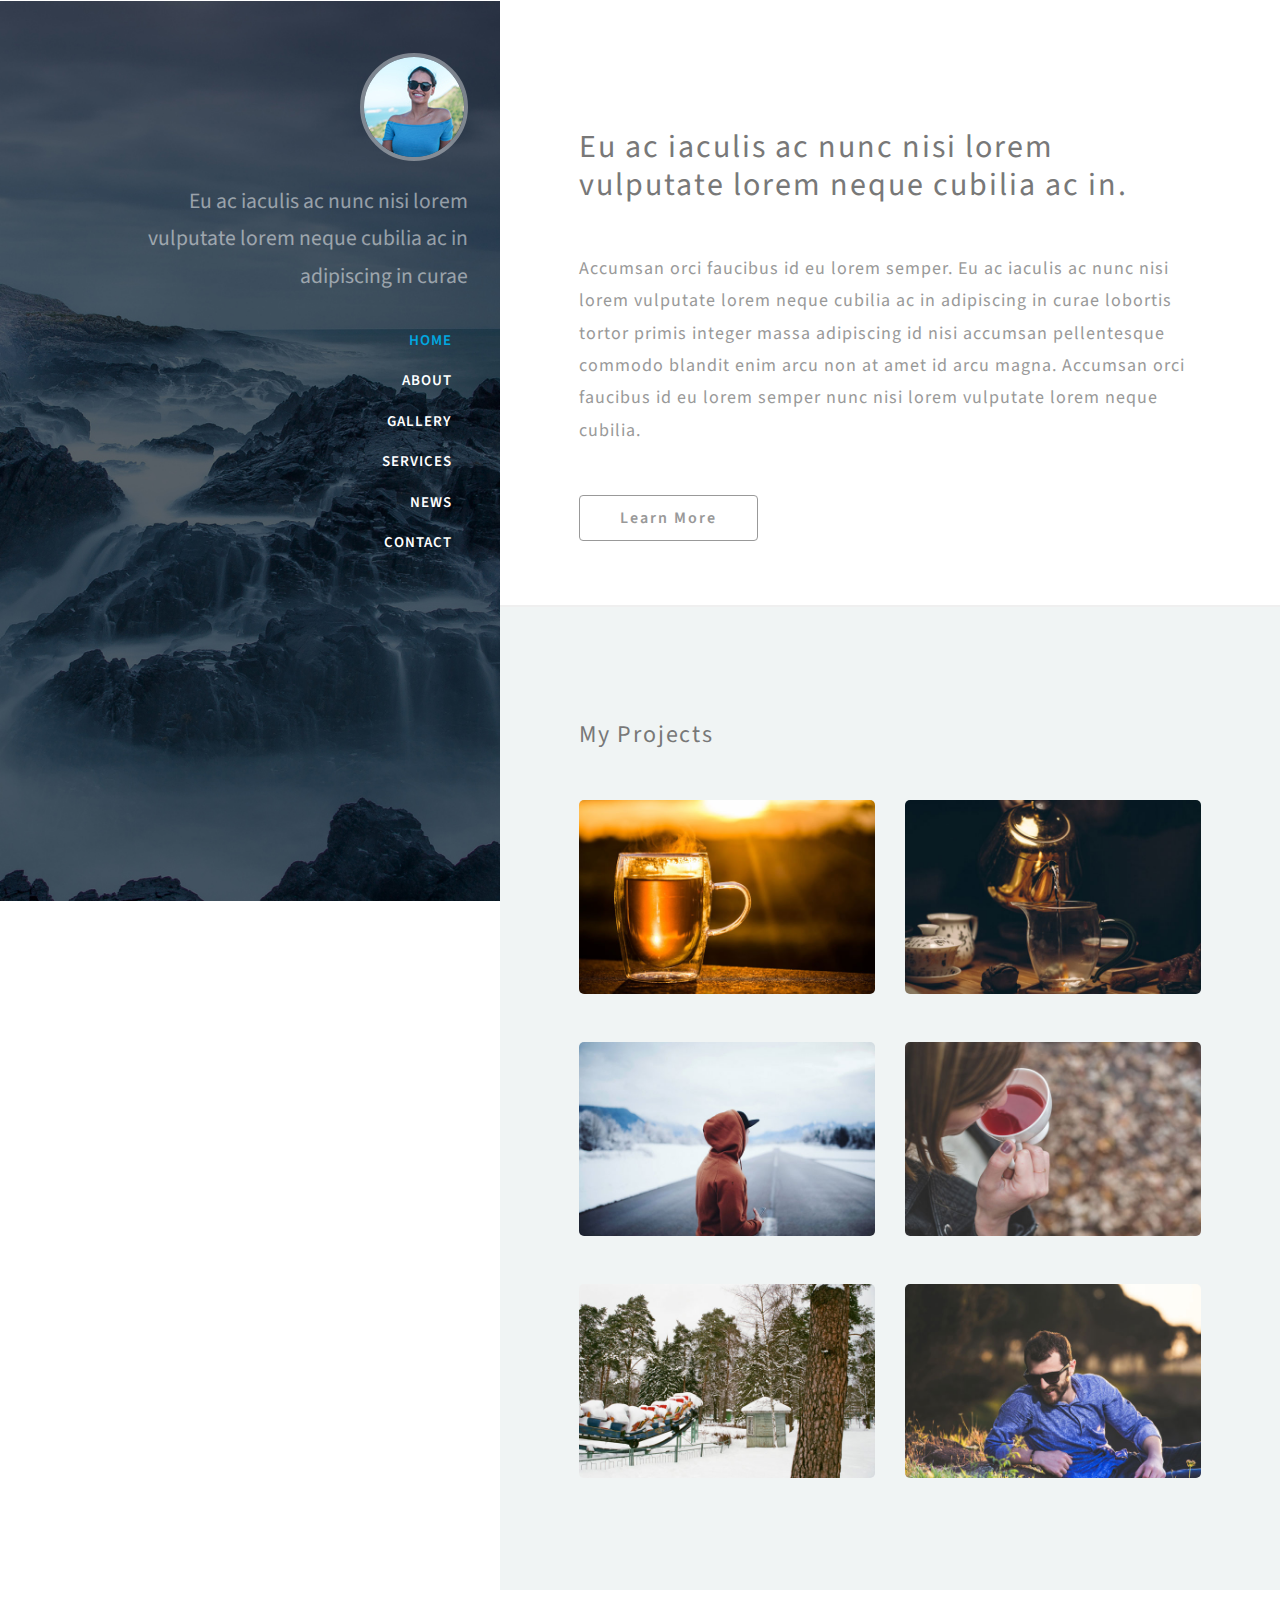
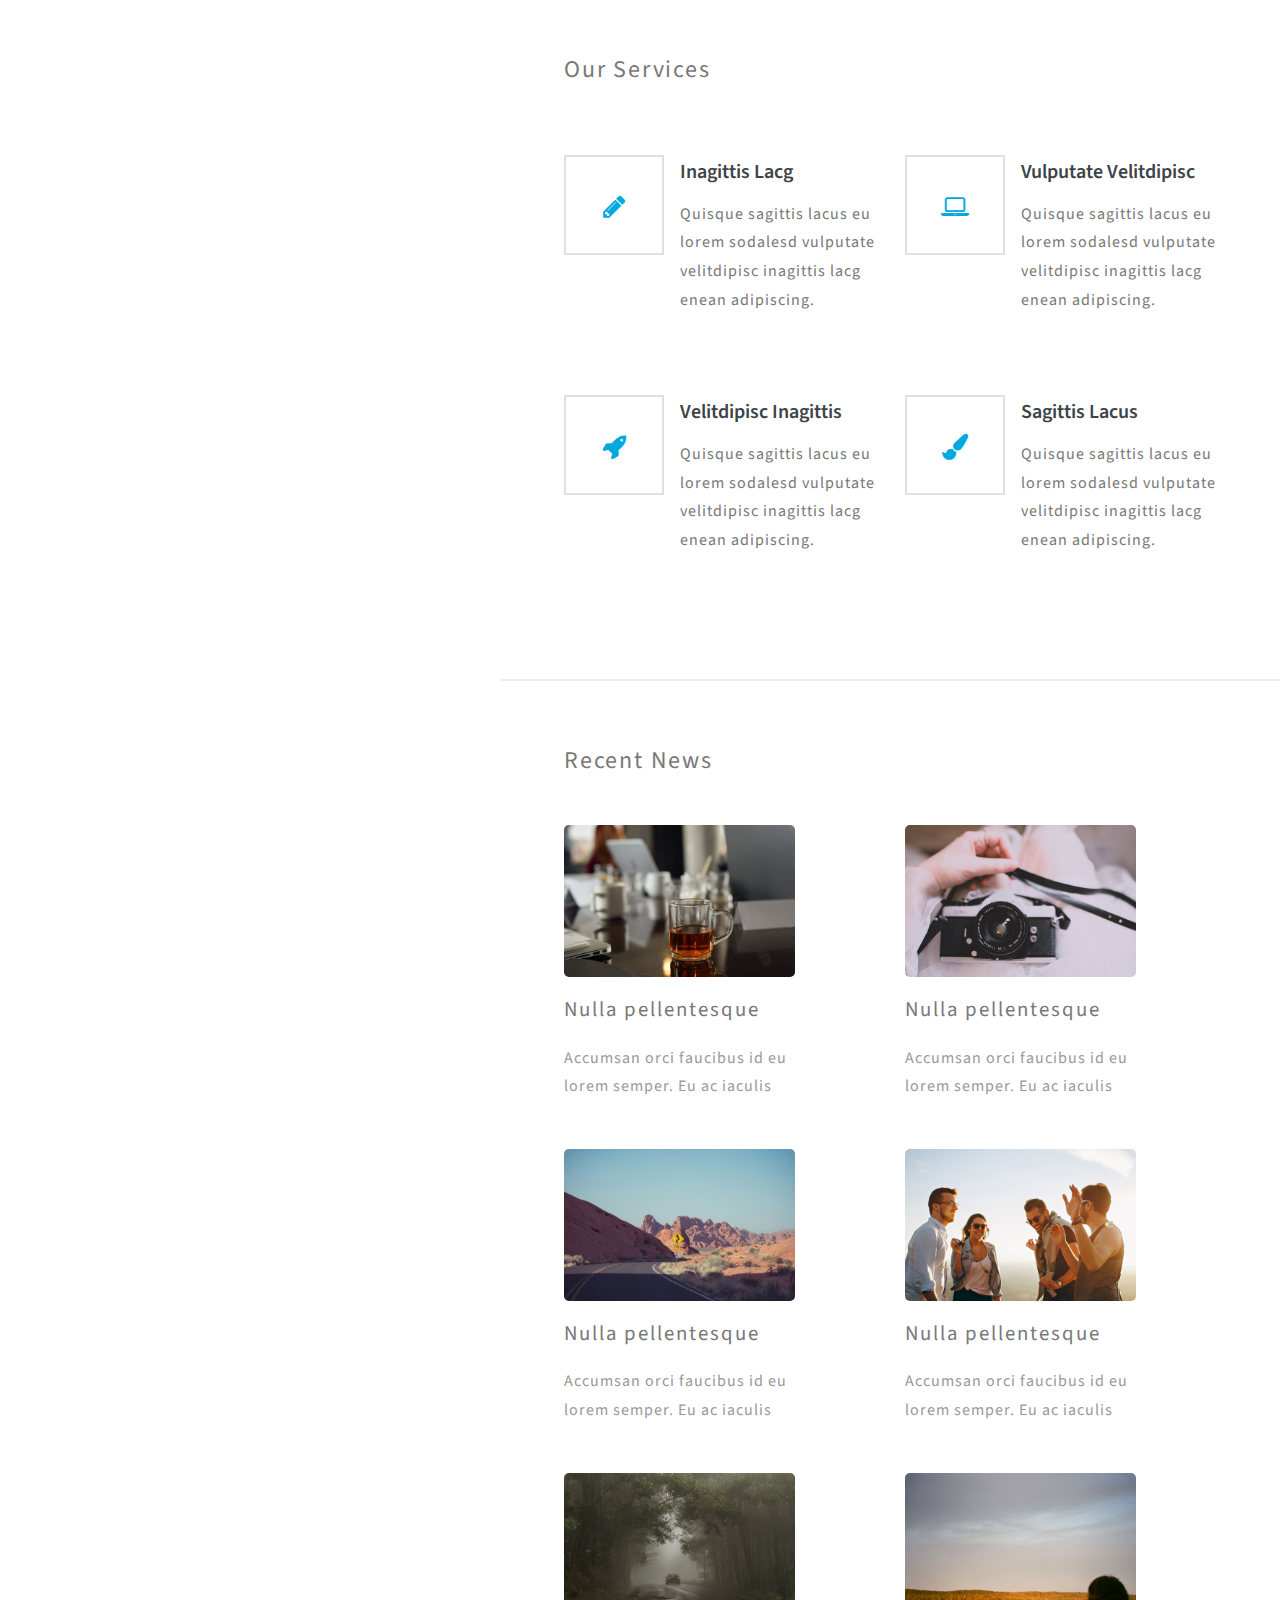
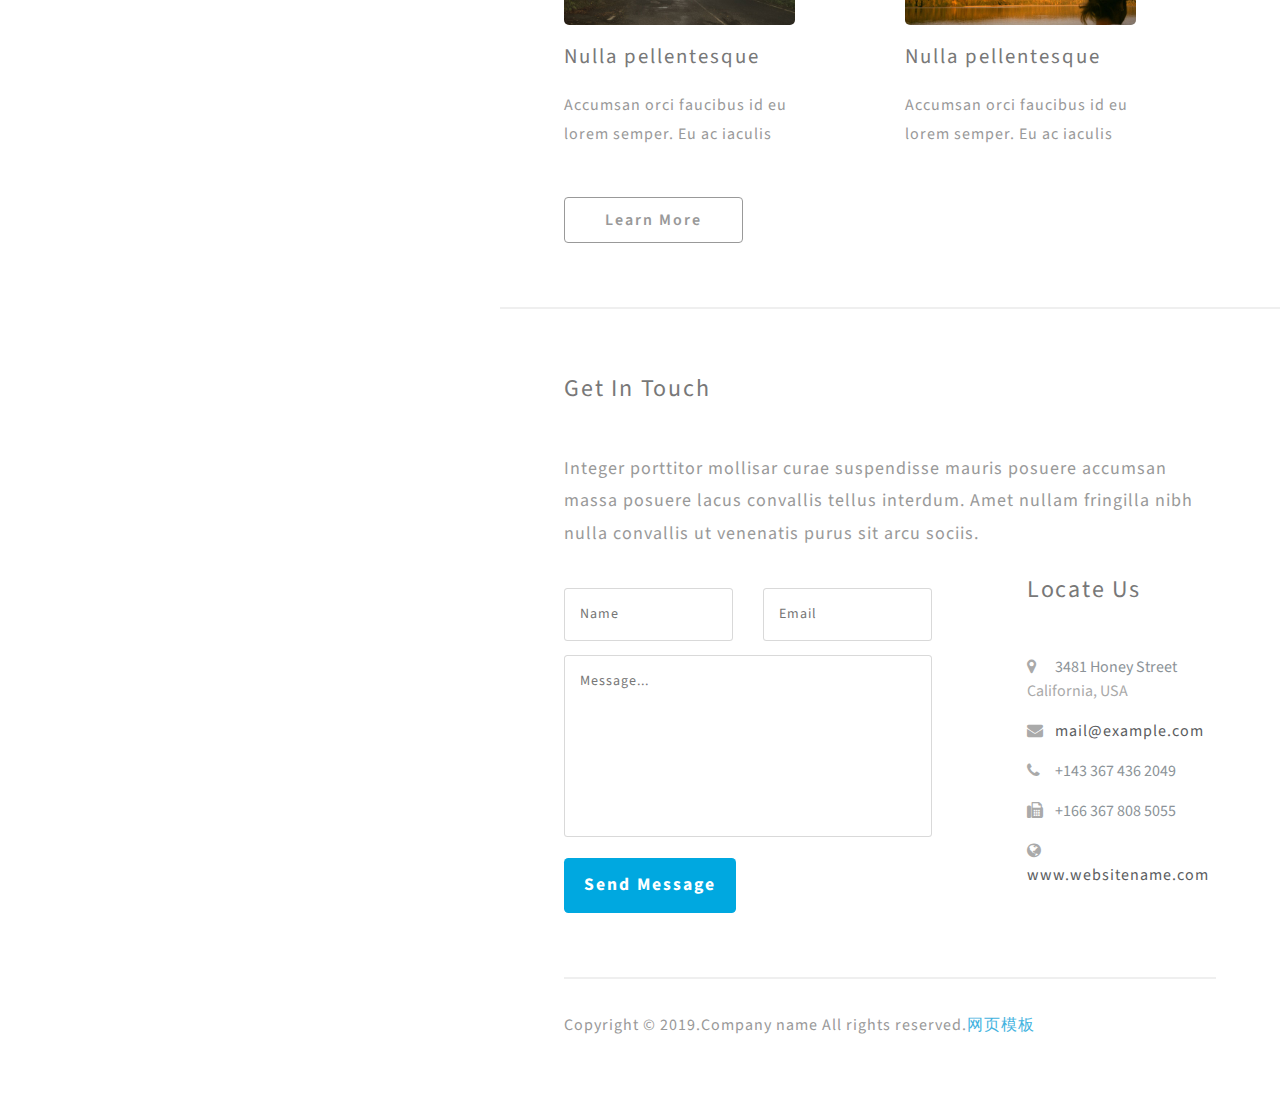
==== commit 96b3f3d4: "update new page" ====
--- a/index.html
+++ b/index.html
@@ -1,291 +1,325 @@
 <!DOCTYPE html>
-<html>
-    <head>
-        <meta charset="utf-8">
-        <meta http-equiv="X-UA-Compatible" content="IE=edge,chrome=1">
-  		<title>Highway - Free CSS Template</title>
-
-        <meta name="description" content="">
-        <meta name="viewport" content="width=device-width, initial-scale=1">
-        <link rel="apple-touch-icon" href="apple-touch-icon.png">
-
-        <link rel="stylesheet" href="css/bootstrap.min.css">
-        <link rel="stylesheet" href="css/bootstrap-theme.min.css">
-        <link rel="stylesheet" href="css/fontAwesome.css">
-        <link rel="stylesheet" href="css/light-box.css">
-        <link rel="stylesheet" href="css/templatemo-style.css">
-
-        <link href="https://fonts.googleapis.com/css?family=Kanit:100,200,300,400,500,600,700,800,900" rel="stylesheet">
-
-        <script src="js/vendor/modernizr-2.8.3-respond-1.4.2.min.js"></script>
-    </head>
-
+<html lang="zxx">
+<head>
+    <title>Home</title>
+    <meta name="viewport" content="width=device-width, initial-scale=1">
+    <meta charset="utf-8" />
+    <meta name="keywords" content="" />
+    <script>
+        addEventListener("load", function () {
+            setTimeout(hideURLbar, 0);
+        }, false);
+
+        function hideURLbar() {
+            window.scrollTo(0, 1);
+        }
+    </script>
+    <!-- Custom Theme files -->
+    <link href="css/bootstrap.css" type="text/css" rel="stylesheet" media="all">
+    <link href="css/style.css" type="text/css" rel="stylesheet" media="all">
+    <!-- font-awesome icons -->
+    <link href="css/fontawesome-all.min.css" rel="stylesheet">
+    <!-- //Custom Theme files -->
+    <!-- online-fonts -->
+    <link href="http://fonts.googleapis.com/css?family=Source+Sans+Pro:200,300,400,600,700,900" rel="stylesheet">
+    <!-- //online-fonts -->
+</head>
 <body>
-
-    <nav>
-        <div class="logo">
-            <a href="index.html">High<em>way</em></a>
-        </div>
-        <div class="menu-icon">
-        <span></span>
-      </div>
-    </nav>
-
-    <div id="video-container">
-        <div class="video-overlay"></div>
-        <div class="video-content">
-            <div class="inner">
-              <p>FREE CSS TEMPLATE by <a href="#" rel="nofollow">templatemo</a></p>
-              <p>Homepage with full-width image gallery</p>
-                <div class="scroll-icon">
-                    <a class="scrollTo" data-scrollTo="portfolio" href="#"><img src="img/scroll-icon.png" alt=""></a>
-                </div>    
-            </div>
-        </div>
-        <video autoplay loop muted>
-        	<source src="highway-loop.mp4" type="video/mp4" />
-        </video>
+    <div class="sidenav">
+		<div class="side_top">
+			<img src="images/t3.jpg" alt="news image" class="img-fluid navimg">
+			<h1> Eu ac iaculis ac nunc nisi lorem <br>vulputate lorem neque cubilia ac in <br>adipiscing in curae</h1>
+		</div>
+		<!-- header -->
+		<header>
+			<div class="container-fluid px-lg-5 ">
+				<nav class="mnu mx-auto">
+                    <label for="drop" class="toggle">Menu</label>
+                    <input type="checkbox" id="drop">
+						<ul class="menu">
+							<li class="active"><a href="index.html">Home</a></li>
+							 <li class="mt-sm-3"><a href="#about" class="scroll">About</a></li>
+							 <li class="mt-sm-3"><a href="#gallery" class="scroll">Gallery</a></li>
+							<li class="mt-sm-3"><a href="#services" class="scroll">Services</a></li>
+							<li class="mt-sm-3"><a href="#news" class="scroll">News</a></li>
+                            <li class="mt-sm-3"><a href="#contact" class="scroll">Contact</a></li>
+                        </ul>
+				</nav>
+			</div>
+		</header>
     </div>
-
-
-    <div class="full-screen-portfolio" id="portfolio">
-        <div class="container-fluid">
-            <div class="col-md-4 col-sm-6">
-                <div class="portfolio-item">
-                    <a href="img/big_portfolio_item_4.png" data-lightbox="image-1"><div class="thumb">
-                        <div class="hover-effect">
-                            <div class="hover-content">
-                                <h1>Biodiesel <em>squid</em></h1>
-                                <p>Awesome Subtittle Goes Here</p>
+    <div class="main" id="about">
+        <div class="banner-text-w3ls">
+            <div class="container">
+                <div class="mx-auto text-left">
+                    <h2>Eu ac iaculis ac nunc nisi lorem
+					<br>vulputate lorem neque cubilia ac in.</h2>
+					<p class="banp mt-5">Accumsan orci faucibus id eu lorem semper. Eu ac iaculis ac nunc nisi lorem vulputate lorem neque cubilia ac in adipiscing in curae lobortis tortor primis integer massa adipiscing id nisi accumsan pellentesque commodo blandit enim arcu non at amet id arcu magna. Accumsan orci faucibus id eu lorem semper nunc nisi lorem vulputate lorem neque cubilia.</p>
+					<a class="btn btn-primary mt-lg-5 mt-3 agile-link-bnr" href="#services" role="button">Learn More</a>
+                </div>
+            </div>
+        </div>
+		 <!-- Gallery -->
+    <section class="gallery" id="gallery">
+        <div class="container py-lg-5">
+           <h3 class="w3_head mb-5">My Projects</h3>
+			 <div class="row news-grids mt-lg-5 mt-4 text-center">
+                <div class="col-md-6 gal-img">
+                    <a href="#gal1"><img src="images/g2.jpg" alt="news image" class="img-fluid"></a>
+                </div>
+                <div class="col-md-6 proj-1 gal-img">
+                    <a href="#gal2"><img src="images/g3.jpg" alt="news image" class="img-fluid"></a>
+                </div>
+                <div class="col-md-6 mt-5 gal-img">
+                    <a href="#gal3"><img src="images/g4.jpg" alt="news image" class="img-fluid"></a>
+                </div>
+                <div class="col-md-6 mt-5 gal-img">
+                    <a href="#gal4"><img src="images/g5.jpg" alt="news image" class="img-fluid"></a>
+                </div>
+                <div class="col-md-6 mt-5 gal-img">
+                    <a href="#gal5"><img src="images/g6.jpg" alt="news image" class="img-fluid"></a>
+                </div>
+                <div class="col-md-6 mt-5 gal-img">
+                    <a href="#gal6"><img src="images/g7.jpg" alt="news image" class="img-fluid"></a>
+                </div>
+            </div>
+        </div>
+        <!-- popup-->
+        <div id="gal1" class="pop-overlay animate">
+            <div class="popup">
+                <img src="images/g2.jpg" alt="Popup Image" class="img-fluid" />
+                <p class="mt-4">Nulla viverra pharetra se, eget pulvinar neque pharetra ac int. placerat placerat dolor.</p>
+                <a class="close" href="#gallery">&times;</a>
+            </div>
+        </div>
+        <!-- //popup -->
+
+        <!-- popup-->
+        <div id="gal2" class="pop-overlay animate">
+            <div class="popup">
+                <img src="images/g3.jpg" alt="Popup Image" class="img-fluid" />
+                <p class="mt-4">Nulla viverra pharetra se, eget pulvinar neque pharetra ac int. placerat placerat dolor.</p>
+                <a class="close" href="#gallery">&times;</a>
+            </div>
+        </div>
+        <!-- //popup -->
+        <!-- popup-->
+        <div id="gal3" class="pop-overlay animate">
+            <div class="popup">
+                <img src="images/g4.jpg" alt="Popup Image" class="img-fluid" />
+                <p class="mt-4">Nulla viverra pharetra se, eget pulvinar neque pharetra ac int. placerat placerat dolor.</p>
+                <a class="close" href="#gallery">&times;</a>
+            </div>
+        </div>
+        <!-- //popup3 -->
+        <!-- popup-->
+        <div id="gal4" class="pop-overlay animate">
+            <div class="popup">
+                <img src="images/g5.jpg" alt="Popup Image" class="img-fluid" />
+                <p class="mt-4">Nulla viverra pharetra se, eget pulvinar neque pharetra ac int. placerat placerat dolor.</p>
+                <a class="close" href="#gallery">&times;</a>
+            </div>
+        </div>
+        <!-- //popup -->
+        <!-- popup-->
+        <div id="gal5" class="pop-overlay animate">
+            <div class="popup">
+                <img src="images/g6.jpg" alt="Popup Image" class="img-fluid" />
+                <p class="mt-4">Nulla viverra pharetra se, eget pulvinar neque pharetra ac int. placerat placerat dolor.</p>
+                <a class="close" href="#gallery">&times;</a>
+            </div>
+        </div>
+        <!-- //popup -->
+        <!-- popup-->
+        <div id="gal6" class="pop-overlay animate">
+            <div class="popup">
+                <img src="images/g7.jpg" alt="Popup Image" class="img-fluid" />
+                <p class="mt-4">Nulla viverra pharetra se, eget pulvinar neque pharetra ac int. placerat placerat dolor.</p>
+                <a class="close" href="#gallery">&times;</a>
+            </div>
+        </div>
+        <!-- //popup -->
+    </section>
+<!-- services -->
+			<section class="slide-wrapper" id="services">
+                    <div class="services">
+					<h3 class="w3_head mb-5">Our Services</h3>
+					<div class="row service_w3top mt-5">
+                                <div class="col-lg-6">
+                                    <div class="d-flex services-box">
+                                        <div class="icon">
+                                            <span class="fa fa-pencil"></span>
+                                        </div>
+                                        <!-- .Icon ends here -->
+                                        <div class="service-content">
+                                            <h4>Inagittis Lacg</h4>
+                                            <p>
+                                                Quisque sagittis lacus eu lorem sodalesd vulputate velitdipisc inagittis lacg enean adipiscing.
+                                            </p>
+                                        </div>
+                                        <!-- .Service-content ends here -->
+                                    </div>
+                                    <!-- .Services-box ends here -->
+
+                                    <div class="d-flex services-box">
+                                        <div class="icon">
+                                            <span class="fa fa-rocket"></span>
+                                        </div>
+                                        <!-- .Icon ends here -->
+                                        <div class="service-content">
+                                            <h4>Velitdipisc Inagittis</h4>
+                                            <p>
+                                                Quisque sagittis lacus eu lorem sodalesd vulputate velitdipisc inagittis lacg enean adipiscing.
+                                            </p>
+                                        </div>
+                                        <!-- .Service-content ends here -->
+                                    </div>
+                                    <!-- .Services-box ends here -->
+                                </div>
+                                <!-- .Col ends here -->
+                                <div class="col-lg-6">
+                                    <div class="d-flex services-box">
+                                        <div class="icon">
+                                            <span class="fa fa-laptop"></span>
+                                        </div>
+                                        <!-- .Icon ends here -->
+                                        <div class="service-content">
+                                            <h4>Vulputate Velitdipisc</h4>
+                                            <p>
+                                                Quisque sagittis lacus eu lorem sodalesd vulputate velitdipisc inagittis lacg enean adipiscing.
+                                            </p>
+                                        </div>
+                                        <!-- .Service-content ends here -->
+                                    </div>
+                                    <!-- .Services-box ends here -->
+
+                                    <div class="d-flex services-box">
+                                        <div class="icon">
+                                            <span class="fa fa-paint-brush"></span>
+                                        </div>
+                                        <!-- .Icon ends here -->
+                                        <div class="service-content">
+                                            <h4>Sagittis Lacus</h4>
+                                            <p>
+                                                Quisque sagittis lacus eu lorem sodalesd vulputate velitdipisc inagittis lacg enean adipiscing.
+                                            </p>
+                                        </div>
+                                        <!-- .Service-content ends here -->
+                                    </div>
+                                    <!-- .Services-box ends here -->
+                                </div>
+                                <!-- .Col ends here -->
                             </div>
-                        </div>
-                        <div class="image">
-                            <img src="img/portfolio_item_4.png">
-                        </div>
-                    </div></a>
-                </div>
-            </div>
-            <div class="col-md-4 col-sm-6">
-                <div class="portfolio-item">
-                    <a href="img/big_portfolio_item_2.png" data-lightbox="image-1"><div class="thumb">
-                        <div class="hover-effect">
-                            <div class="hover-content">
-                                <h1>raclette <em>taxidermy</em></h1>
-                                <p>Awesome Subtittle Goes Here</p>
-                            </div>
-                        </div>
-                        <div class="image">
-                            <img src="img/portfolio_item_2.png">
-                        </div>
-                    </div></a>
-                </div>
-            </div>
-            <div class="col-md-4 col-sm-6">
-                <div class="portfolio-item">
-                    <a href="img/big_portfolio_item_3.png" data-lightbox="image-1"><div class="thumb">
-                        <div class="hover-effect">
-                            <div class="hover-content">
-                                <h1>humblebrag <em>brunch</em></h1>
-                                <p>Awesome Subtittle Goes Here</p>
-                            </div>
-                        </div>
-                        <div class="image">
-                            <img src="img/portfolio_item_3.png">
-                        </div>
-                    </div></a>
-                </div>
-            </div>
-            <div class="col-md-4 col-sm-6">
-                <div class="portfolio-item">
-                    <a href="img/big_portfolio_item_1.png" data-lightbox="image-1"><div class="thumb">
-                        <div class="hover-effect">
-                            <div class="hover-content">
-                                <h1>Succulents <em>chambray</em></h1>
-                                <p>Awesome Subtittle Goes Here</p>
-                            </div>
-                        </div>
-                        <div class="image">
-                            <img src="img/portfolio_item_1.png">
-                        </div>
-                    </div></a>
-                </div>
-            </div>
-            <div class="col-md-4 col-sm-6">
-                <div class="portfolio-item">
-                    <a href="img/big_portfolio_item_5.png" data-lightbox="image-1"><div class="thumb">
-                        <div class="hover-effect">
-                            <div class="hover-content">
-                                <h1>freegan <em>aesthetic</em></h1>
-                                <p>Awesome Subtittle Goes Here</p>
-                            </div>
-                        </div>
-                        <div class="image">
-                            <img src="img/portfolio_item_5.png">
-                        </div>
-                    </div></a>
-                </div>
-            </div><div class="tlinks">Collect from <a href="http://www.cssmoban.com/"  title="网站模板">网站模板</a></div>
-            <div class="col-md-4 col-sm-6">
-                <div class="portfolio-item">
-                    <a href="img/big_portfolio_item_6.png" data-lightbox="image-1"><div class="thumb">
-                        <div class="hover-effect">
-                            <div class="hover-content">
-                                <h1>taiyaki <em>vegan</em></h1>
-                                <p>Awesome Subtittle Goes Here</p>
-                            </div>
-                        </div>
-                        <div class="image">
-                            <img src="img/portfolio_item_6.png">
-                        </div>
-                    </div></a>
-                </div>
-            </div>
-            <div class="col-md-4 col-sm-6">
-                <div class="portfolio-item">
-                    <a href="img/big_portfolio_item_7.png" data-lightbox="image-1"><div class="thumb">
-                        <div class="hover-effect">
-                            <div class="hover-content">
-                                <h1>Thundercats <em>santo</em></h1>
-                                <p>Awesome Subtittle Goes Here</p>
-                            </div>
-                        </div>
-                        <div class="image">
-                            <img src="img/portfolio_item_7.png">
-                        </div>
-                    </div></a>
-                </div>
-            </div>
-            <div class="col-md-4 col-sm-6">
-                <div class="portfolio-item">
-                    <a href="img/big_portfolio_item_8.png" data-lightbox="image-1"><div class="thumb">
-                        <div class="hover-effect">
-                            <div class="hover-content">
-                                <h1>wayfarers <em>yuccie</em></h1>
-                                <p>Awesome Subtittle Goes Here</p>
-                            </div>
-                        </div>
-                        <div class="image">
-                            <img src="img/portfolio_item_8.png">
-                        </div>
-                    </div></a>
-                </div>
-            </div>
-            <div class="col-md-4 col-sm-6">
-            	<div class="portfolio-item">
-                	<a href="img/big_portfolio_item_9.png" data-lightbox="image-1"><div class="thumb">
-                        <div class="hover-effect">
-                            <div class="hover-content">
-                                <h1>disrupt <em>street</em></h1>
-                                <p>Awesome Subtittle Goes Here</p>
-                            </div>
-                        </div>
-                        <div class="image">
-                            <img src="img/portfolio_item_9.png">
-                        </div>
-                    </div></a>
-                </div>
-            </div>
-        </div>
+                            <!-- .Row ends here -->
+                        <!-- .Container ends here -->
+                    </div>
+                    <!-- .Services ends here -->
+                </section>
+			<!-- //services -->
+
+		<!-- news -->
+       <div class="news" id="news">
+		<div class="text-left">
+			<h3 class="w3_head mb-5">Recent News</h3>
+		</div>
+			<div class="row news-grids">
+				<div class="col-lg-6 news-grids-left">
+					<div class="news_top">
+						<img src="images/g1.jpg" alt="news image" class="img-fluid">
+						<h4>Nulla pellentesque</h4>
+						<p class="newsp">Accumsan orci faucibus id eu lorem semper. Eu ac iaculis </p>
+					</div>
+				</div>
+				<div class="col-lg-6 news-grids-middle">
+					<div class="news_top">
+						<img src="images/g8.jpg" alt="news image" class="img-fluid">
+						<h4>Nulla pellentesque</h4>
+						<p class="newsp">Accumsan orci faucibus id eu lorem semper. Eu ac iaculis </p>
+					</div>
+				</div>
+				<div class="col-lg-6 news-grids-right">
+					<div class="news_top">
+						<img src="images/g9.jpg" alt="news image" class="img-fluid">
+						<h4>Nulla pellentesque</h4>
+						<p class="newsp">Accumsan orci faucibus id eu lorem semper. Eu ac iaculis </p>
+					</div>
+				</div>
+				<div class="col-lg-6 news-grids-right">
+					<div class="news_top">
+						<img src="images/g10.jpg" alt="news image" class="img-fluid">
+						<h4>Nulla pellentesque</h4>
+						<p class="newsp">Accumsan orci faucibus id eu lorem semper. Eu ac iaculis </p>
+					</div>
+				</div>
+				<div class="col-lg-6 news-grids-right">
+					<div class="news_top">
+						<img src="images/g11.jpg" alt="news image" class="img-fluid">
+						<h4>Nulla pellentesque</h4>
+						<p class="newsp">Accumsan orci faucibus id eu lorem semper. Eu ac iaculis </p>
+					</div>
+				</div>
+				<div class="col-lg-6 news-grids-right">
+					<div class="news_top">
+						<img src="images/g12.jpg" alt="news image" class="img-fluid">
+						<h4>Nulla pellentesque</h4>
+						<p class="newsp">Accumsan orci faucibus id eu lorem semper. Eu ac iaculis </p>
+					</div>
+				</div>
+			</div>
+			<a class="btn btn-primary mt-lg-5 mt-3 agile-link-bnr" href="#about" role="button">Learn More</a>			
+		</div>
+<!-- //news -->
+<!-- contact -->
+	 <section class="wedo" id="contact">
+			<h3 class="w3_head mb-5">Get In Touch </h3>
+		   <p class="banp mt-5"> Integer porttitor mollisar curae suspendisse mauris posuere accumsan massa posuere lacus convallis tellus interdum. Amet nullam fringilla nibh nulla convallis ut venenatis purus sit arcu sociis.</p>
+		   <div class="row mt-4">
+			   <div class="col-lg-7 contact_grid_right">
+					<form action="#" method="post">
+						<div class="row contact_top">
+							<div class="col-sm-6">
+								<input type="text" name="Name" placeholder="Name" required="">
+							</div>
+							<div class="col-sm-6">
+								<input type="email" name="Email" placeholder="Email" required="">
+							</div>
+						</div>	
+							
+							<textarea name="Message" onfocus="this.value = '';" onblur="if (this.value == '') {this.value = 'Message...';}" required="">Message...</textarea>
+							<input type="submit" class="btn" value="Send Message">
+					</form>
+				</div>
+				<div class="col-lg-5 contact_grid_left">
+				<h3 class="w3_head mb-5">Locate Us </h3>
+					<ul class="footer-bottom-list">
+							<li>
+								<span class="fa fa-map-marker"></span> 3481 Honey Street
+								<span> California, USA </span>
+								
+							</li>
+							<li>
+								<span class="fa fa-envelope"></span>
+								<a href="mailto:name@example.com"> mail@example.com</a>
+							</li>
+							<li>
+								<span class="fa fa-phone"></span> +143 367 436 2049 </li>
+							<li>
+								<span class="fa fa-fax"></span> +166 367 808 5055 </li>
+							<li>
+								<span class="fa fa-globe"></span>
+								<a href="#"> www.websitename.com</a>
+							</li>
+					</ul>
+				</div>
+			</div>
+			<div class="cpy-right text-left">
+				<p>Copyright &copy; 2019.Company name All rights reserved.<a target="_blank" href="http://sc.chinaz.com/moban/">&#x7F51;&#x9875;&#x6A21;&#x677F;</a>
+
+				</p>
+			</div>
+	</section>
+	 <!-- //contact -->
     </div>
 
-
-    <footer>
-        <div class="container-fluid">
-            <div class="col-md-12">
-                <p>Copyright &copy; Template mo 2018 Company Name 
-    
-    | More Templates <a href="http://www.cssmoban.com/" target="_blank" title="模板之家">模板之家</a> - Collect from <a href="http://www.cssmoban.com/" title="网页模板" target="_blank">网页模板</a></p>
-            </div>
-        </div>
-    </footer>
-
-
-      <!-- Modal button -->
-    <div class="popup-icon">
-      <button id="modBtn" class="modal-btn"><img src="img/contact-icon.png" alt=""></button>
-    </div>  
-
-    <!-- Modal -->
-    <div id="modal" class="modal">
-      <!-- Modal Content -->
-      <div class="modal-content">
-        <!-- Modal Header -->
-        <div class="modal-header">
-          <h3 class="header-title">Say hello to <em>Highway</em></h3>
-          <div class="close-btn"><img src="img/close_contact.png" alt=""></div>    
-        </div>
-        <!-- Modal Body -->
-        <div class="modal-body">
-          <div class="col-md-6 col-md-offset-3">
-            <form id="contact" action="" method="post">
-                <div class="row">
-                    <div class="col-md-12">
-                      <fieldset>
-                        <input name="name" type="text" class="form-control" id="name" placeholder="Your name..." required="">
-                      </fieldset>
-                    </div>
-                    <div class="col-md-12">
-                      <fieldset>
-                        <input name="email" type="email" class="form-control" id="email" placeholder="Your email..." required="">
-                      </fieldset>
-                    </div>
-                    <div class="col-md-12">
-                      <fieldset>
-                        <textarea name="message" rows="6" class="form-control" id="message" placeholder="Your message..." required></textarea>
-                      </fieldset>
-                    </div>
-                    <div class="col-md-12">
-                      <fieldset>
-                        <button type="submit" id="form-submit" class="btn">Send Message Now</button>
-                      </fieldset>
-                    </div>
-                </div>
-            </form>
-          </div>
-        </div>
-      </div>
-    </div>
-
-    
-
-    <section class="overlay-menu">
-      <div class="container">
-        <div class="row">
-          <div class="main-menu">
-              <ul>
-                  <li>
-                      <a href="index.html">Home - Full-width</a>
-                  </li>
-                  <li>
-                      <a href="masonry.html">Home - Masonry</a>
-                  </li>
-                  <li>
-                      <a href="grid.html">Home - Small-width</a>
-                  </li>
-                  <li>
-                      <a href="about.html">About Us</a>
-                  </li>
-                  <li>
-                      <a href="blog.html">Blog Entries</a>
-                  </li>
-                  <li>
-                      <a href="single-post.html">Single Post</a>
-                  </li>
-              </ul>
-              <p>We create awesome templates for you.</p>
-          </div>
-        </div>
-      </div>
-    </section>
-
-    <script src="https://cdn.bootcss.com/jquery/1.11.2/jquery.min.js"></script>
-    <script>window.jQuery || document.write('<script src="js/vendor/jquery-1.11.2.min.js"><\/script>')</script>
-
-    <script src="js/vendor/bootstrap.min.js"></script>
-    
-    <script src="js/plugins.js"></script>
-    <script src="js/main.js"></script>
-
-    
 </body>
 </html>--- a/css/style.css
+++ b/css/style.css
@@ -0,0 +1,1168 @@
+html {
+  scroll-behavior: smooth;
+}
+body {
+	margin: 0;
+	font-family: 'Source Sans Pro', sans-serif;
+	background: #fff;
+}
+
+body a,
+.slider-info a {
+	transition: 0.5s all;
+	-webkit-transition: 0.5s all;
+	-moz-transition: 0.5s all;
+	-o-transition: 0.5s all;
+	-ms-transition: 0.5s all;
+	text-decoration: none;
+	outline: none;
+}
+
+h1,
+h2,
+h3,
+h4,
+h5,
+h6 {
+	margin: 0;
+	font-family: 'Source Sans Pro', sans-serif;
+}
+
+p {
+    margin: 0;
+    color: #777;
+    font-size: 16px;
+    line-height: 1.8;
+    letter-spacing: 1px;
+}
+ul {
+	margin: 0;
+	padding: 0;
+}
+
+ul {
+	list-style-type: none;
+}
+
+body a:hover {
+	text-decoration: none;
+}
+
+body a:focus {
+	outline: none;
+	text-decoration: none;
+}
+
+/*-- bottom-to-top --*/
+/*-- header --*/
+.navimg {
+    border-radius: 50%;
+    margin: 0 auto;
+    border: 4px solid rgba(255, 255, 255, 0.39);
+}
+/* CSS Document */
+
+header {
+    position: relative;
+    z-index: 9;
+    width: 100%;
+}
+
+.toggle,
+[id^=drop] {
+    display: none;
+}
+
+/* Giving a background-color to the nav container. */
+
+nav {
+    margin: 0;
+    padding: 0;
+}
+
+
+#logo a {
+    float: left;
+    display: initial;
+    margin: 0;
+    color: #fff;
+}
+
+#logo a span {
+    color: #fff;
+}
+nav.mnu {
+    text-align: right;
+}
+/* Since we'll have the "ul li" "float:left"
+ * we need to add a clear after the container. */
+
+nav:after {
+    content: "";
+    display: table;
+    clear: both;
+}
+
+/* Removing padding, margin and "list-style" from the "ul",
+ * and adding "position:reltive" */
+
+nav ul {
+    padding: 0;
+    margin: 0;
+    list-style: none;
+    position: relative;
+}
+
+/* Positioning the navigation items inline */
+
+nav ul li {
+    margin: 0px;
+    display: block;
+}
+
+/* Styling the links */
+
+nav a {
+   color: #fff;
+	font-weight: 600;
+	letter-spacing: 1px;
+	text-transform: uppercase;
+	font-size: 15px;
+    transition: 0.5s all;
+    -webkit-transition: 0.5s all;
+    -moz-transition: 0.5s all;
+    -o-transition: 0.5s all;
+    -ms-transition: 0.5s all;
+}
+
+
+nav ul li ul li:hover {
+    background: #f8f9fa;
+}
+
+/* Background color change on Hover */
+
+nav a:hover {
+    color: #00a8e0;
+}
+
+.menu li.active a {
+    color: #00a8e0;
+}
+
+/* Hide Dropdowns by Default
+ * and giving it a position of absolute */
+
+nav ul ul {
+    display: none;
+    position: absolute;
+    /* has to be the same number as the "line-height" of "nav a" */
+    top: 30px;
+    background: #fff;
+    padding: 10px;
+}
+
+/* Display Dropdowns on Hover */
+
+nav ul li:hover > ul {
+    display: inherit;
+}
+
+/* Fisrt Tier Dropdown */
+
+nav ul ul li {
+    width: 170px;
+    float: none;
+    display: list-item;
+    position: relative;
+}
+
+nav ul ul li a {
+    color: #333;
+    padding: 5px 10px;
+    display: block;
+}
+
+/* Second, Third and more Tiers	
+ * We move the 2nd and 3rd etc tier dropdowns to the left
+ * by the amount of the width of the first tier.
+*/
+
+nav ul ul ul li {
+    position: relative;
+    top: -60px;
+    /* has to be the same number as the "width" of "nav ul ul li" */
+    left: 170px;
+}
+
+
+/* Change ' +' in order to change the Dropdown symbol */
+
+li > a:only-child:after {
+    content: '';
+}
+
+
+/* Media Queries
+--------------------------------------------- */
+
+@media all and (max-width: 768px) {
+
+    #logo {
+        display: block;
+        padding: 0;
+        width: 100%;
+        text-align: center;
+        float: none;
+    }
+
+    nav {
+        margin: 0;
+    }
+
+    /* Hide the navigation menu by default */
+    /* Also hide the  */
+    .toggle + a,
+    .menu {
+        display: none;
+    }
+
+    /* Stylinf the toggle lable */
+    .toggle {
+        display: block;
+        padding: 8px 20px;
+        font-size: 15px;
+        text-decoration: none;
+        border: none;
+        float: right;
+        background-color: #ffffff;
+        color: #333;
+        cursor: pointer;
+    }
+    .menu .toggle {
+        float: none;
+        text-align: center;
+        margin: auto;
+        width: 80%;
+        padding: 5px;
+        font-weight: normal;
+        font-size: 16px;
+        letter-spacing: 1px;
+    }
+
+    .toggle:hover {
+        color: #333;
+        background-color: #fff;
+    }
+
+    /* Display Dropdown when clicked on Parent Lable */
+    [id^=drop]:checked + ul {
+        display: block;
+        background: rgba(16, 16, 16, 0.85);
+        padding: 15px 0;
+        text-align: center;
+		width: 90%;
+    }
+
+    /* Change menu item's width to 100% */
+    nav ul li {
+        display: block;
+        width: 100%;
+        padding: 5px 0;
+    }
+
+    nav ul ul .toggle,
+    nav ul ul a {
+        padding: 0 40px;
+    }
+
+    nav ul ul ul a {
+        padding: 0 80px;
+    }
+
+    nav a:hover,
+    nav ul ul ul a {
+        background-color: transparent;
+    }
+
+    nav ul li ul li .toggle,
+    nav ul ul a,
+    nav ul ul ul a {
+        padding: 14px 20px;
+        color: #FFF;
+        font-size: 17px;
+    }
+
+
+    nav ul li ul li .toggle,
+    nav ul ul a {
+        background-color: #212121;
+    }
+
+    /* Hide Dropdowns by Default */
+    nav ul ul {
+        float: none;
+        position: static;
+        color: #ffffff;
+        /* has to be the same number as the "line-height" of "nav a" */
+    }
+
+    /* Hide menus on hover */
+    nav ul ul li:hover > ul,
+    nav ul li:hover > ul {
+        display: none;
+    }
+
+    /* Fisrt Tier Dropdown */
+    nav ul ul li {
+        display: block;
+        width: 100%;
+        padding: 0;
+    }
+
+    nav ul ul ul li {
+        position: static;
+        /* has to be the same number as the "width" of "nav ul ul li" */
+    }
+    nav ul ul li a {
+        color: #fff;
+        font-size: 0.85em;
+    }
+	 nav ul li {
+        display: inline-block;
+        width: 100%;
+    }
+}
+
+@media all and (max-width: 330px) {
+
+   
+
+}
+
+.sidenav {
+	height: 100%;
+	width: 500px;
+	position: fixed;
+	z-index: 1;
+	top: 0;
+	left: 0;
+	background: url(../images/banner-1.jpg) no-repeat bottom;
+    background-size: cover;
+    -webkit-background-size: cover;
+    -moz-background-size: cover;
+    -o-background-size: cover;
+    -ms-background-size: cover;
+	overflow-x: hidden;
+	padding-top: 20px;
+}
+
+section#about {
+	margin: 1em;
+	padding: 1em;
+	border: 1px solid #dacfcf;
+}
+
+.navbar-light .navbar-brand {
+	padding: 6px 15px;
+	line-height: 36px;
+	text-decoration: none;
+	font-size: 29px;
+	color: #000;
+	text-transform: uppercase;
+	display: block;
+	letter-spacing: 1px;
+	font-weight: 300;
+	background: #fff;
+	border: 4px solid rgba(103, 58, 183, 0.43);
+	text-align: center;
+}
+
+.navbar-expand-lg .navbar-nav li a {
+	color: #000;
+	font-weight: 600;
+	letter-spacing: 1px;
+	text-transform: uppercase;
+	font-size: 15px;
+}
+
+header {
+	padding-top: 2em;
+}
+
+.navbar-expand-lg .navbar-nav li {
+	margin: 1em 0 0;
+}
+
+.navbar-light .navbar-nav .show>.nav-link,
+.navbar-light .navbar-nav .active>.nav-link,
+.navbar-light .navbar-nav .nav-link.show,
+.navbar-light .navbar-nav .nav-link.active {
+	color: #fff;
+}
+.navbar-light .navbar-nav .nav-link:hover, .navbar-light .navbar-nav .nav-link:focus {
+    color: #fff;
+}
+.navbar-light .navbar-nav .nav-link {
+	color: rgba(255, 255, 255, 0.35);
+}
+.serv_link {
+    color: #000;
+    font-weight: 600;
+}
+.main {
+	margin-left: 500px;
+}
+
+@media screen and (max-height: 450px) {
+	.sidenav {
+		padding-top: 15px;
+	}
+}
+.sidenav h1 {
+    color: rgba(255, 255, 255, 0.5);
+    font-size: 1.35em;
+    line-height: 1.75em;
+    margin-top: 1em;
+    font-weight: 400;
+}
+.side_top {
+    text-align: right;
+    padding: 6em 2.5em 0;
+}
+.banner-text-w3ls {
+    padding: 8em 4em 4em 4em;
+}
+.banner-text-w3ls h2 {
+    color: #787878;
+    font-size: 2em;
+    letter-spacing: 2px;
+    font-weight: 400;
+}
+p.banp {
+    font-size: 18px;
+    letter-spacing: 1px;
+    color: #999;
+    font-weight: 400;
+}
+p.newsp {
+    font-size: 16px;
+    letter-spacing: 1px;
+    color: #999;
+    font-weight: 400;
+}
+.agile-link-bnr {
+    padding: 10px 40px;
+    color: #999;
+    font-weight: 600;
+    letter-spacing: 2px;
+    font-size: 16px;
+    text-transform: capitalize;
+    background: none;
+    border: 1px solid #999;
+}
+.agile-link-bnr:hover {
+    background:#e7746f;
+    border: 1px solid #e7746f;
+}
+.news {
+    padding: 4em 4em;
+    background: #ffffff;
+    border-top: solid 2px #efefef;
+}
+.newsgrid1 {
+    padding: 0;
+}
+.newsgrid2 {
+    padding: 2em 5em;
+    background: #1d89e4;
+}
+.gri2 {
+    background: #42a5f6;
+}
+.gri3 {
+    background:  #1564c0;
+}
+
+.news-grids h4 {
+    letter-spacing: 2px;
+    color: #787878;
+    font-weight: 400;
+    padding: 1em 0 1em 0;
+    font-size: 1.3em;
+    text-align: left;
+}
+.news-grids-right {
+    margin-top: 3em;
+}
+.news img {
+    border-radius: 5px;
+}
+.wthree-inner-sec.services-bg {
+    background: rgba(255, 255, 255, 0.12);
+}
+h2.w3_head, h3.w3_head {
+    font-weight: 400;
+    color: #787878;
+    font-size: 1.5em;
+    letter-spacing: 0.075em;
+    line-height: 1.35em;
+}
+p.main_p {
+    font-size: 1.4em;
+    line-height: 1.8em;
+    letter-spacing: 0.075em;
+    color: #777;
+    font-weight: 300;
+}
+section.slide-wrapper-1 {
+    padding: 5em 8em;
+    text-align: center;
+    background: #fff;
+	box-shadow: 0 0.05em 0.15em 0 rgba(0, 0, 0, 0.17);
+}
+.news_top {
+    padding-right: 5em;
+}
+p.iner {
+    font-size: 1.3em;
+    line-height: 1.8em;
+    letter-spacing: 0.075em;
+    color: #777;
+    font-weight: 300;
+}
+/* contact */
+.gal-img img {
+    border-radius: 5px;
+}
+.wedo {
+    padding: 4em 4em;
+    background: #ffffff;
+    text-align: left;
+    border-top: solid 2px #efefef;
+}
+.contact_grid_right input[type="text"], .contact_grid_right input[type="email"], .contact_grid_right textarea {
+    outline: none;
+    padding: 15px 15px;
+    font-size: 14px;
+    color: #777;
+    background: rgba(255, 255, 255, 0.75);
+    width: 100%;
+    letter-spacing: 1px;
+    border: solid 1px rgba(0, 0, 0, 0.15);
+    border-radius: 0.25em;
+    margin-top: 1em;
+}
+
+.contact_grid_right input[type="text"]:nth-child(2),
+.contact_grid_right input[type="email"] {
+    margin: 1em 0 0;
+}
+
+.contact_grid_right textarea {
+    min-height: 13em;
+    margin: 1em 0em;
+    resize: none;
+}
+
+.contact_grid_right input[type="submit"] {
+    outline: none;
+    padding: 14px 20px;
+    font-size: 1.1em;
+    color: #fff;
+    background:#00a8e0;
+    border: none;
+    letter-spacing: 2px;
+    border-radius: 0.25em;
+    -webkit-transition: 0.5s all;
+    -moz-transition: 0.5s all;
+    -o-transition: 0.5s all;
+    -ms-transition: 0.5s all;
+    transition: 0.5s all;
+    font-weight: 700;
+    cursor: pointer;
+}
+
+.contact_grid_right input[type="submit"]:hover {
+    background-color:#e7746f;
+}
+
+.follow {
+    padding: 2em 0;
+    margin: 5em 0;
+    border-top: 1px solid #dcdcdc;
+    border-bottom: 1px solid #dcdcdc;
+}
+ul.social_section_1info li {
+    display: inline-block;
+}
+ul.social_section_1info li a {
+    width: 50px;
+    height: 50px;
+    text-align: center;
+    display: block;
+    line-height: 47px;
+    border-radius: 5px;
+    border: 1px solid #484848;
+    background: #272727;
+}
+ul.social_section_1info a {
+    color: #999;
+    margin-right: 30px;
+    font-size: 22px;
+}
+ul.social_section_1info a:hover {
+    color: #fff;
+}
+.cpy-right p{
+	color:#999;
+}
+.cpy-right p a {
+    color: #43b3e0;
+}
+.cpy-right p a:hover{
+	color:#999;
+}
+.cpy-right {
+    padding: 2em 0 0;
+    border-top: solid 2px #efefef;
+    margin: 4em 0 0 0;
+}
+#success-message {
+	opacity: 0;
+}
+
+.col-xs-12.col-sm-12.col-md-12.col-lg-12 {
+	padding: 0 20% 0 20%;
+}
+
+.form-title {
+	padding: 25px;
+	font-size: 30px;
+	font-weight: 300;
+}
+
+.form-group .form-control {
+	-webkit-box-shadow: none;
+	border-bottom: 1px;
+	border-style: none none solid none;
+	border-color:#ffd708;
+}
+
+.form-group .form-control:focus {
+	box-shadow: none;
+	border-width: 0 0 2px 0;
+	border-color: #000;
+}
+
+textarea {
+	resize: none;
+}
+
+.btn-mod.btn-large {
+	height: auto;
+	padding: 13px 52px;
+	font-size: 15px;
+}
+
+.btn-mod.btn-border {
+	color: #000000;
+	border: 1px solid #000000;
+	background: transparent;
+}
+
+.btn-mod,
+a.btn-mod {
+	-webkit-box-sizing: border-box;
+	-moz-box-sizing: border-box;
+	box-sizing: border-box;
+	padding: 4px 13px;
+	color: #fff;
+	background: rgba(34, 34, 34, .9);
+	border: 1px solid transparent;
+	font-size: 11px;
+	font-weight: 400;
+	text-transform: uppercase;
+	text-decoration: none;
+	letter-spacing: 2px;
+	-webkit-border-radius: 0;
+	-moz-border-radius: 0;
+	border-radius: 0;
+	-webkit-box-shadow: none;
+	-moz-box-shadow: none;
+	box-shadow: none;
+	-webkit-transition: all 0.2s cubic-bezier(0.000, 0.000, 0.580, 1.000);
+	-moz-transition: all 0.2s cubic-bezier(0.000, 0.000, 0.580, 1.000);
+	-o-transition: all 0.2s cubic-bezier(0.000, 0.000, 0.580, 1.000);
+	-ms-transition: all 0.2s cubic-bezier(0.000, 0.000, 0.580, 1.000);
+	transition: all 0.2s cubic-bezier(0.000, 0.000, 0.580, 1.000);
+}
+
+.btn-mod.btn-border:hover,
+.btn-mod.btn-border:active,
+.btn-mod.btn-border:focus,
+.btn-mod.btn-border:active:focus {
+	color: #fff;
+	border-color: #000;
+	background: #000;
+	outline: none;
+}
+
+@media only screen and (max-width: 500px) {
+	.btn-mod.btn-large {
+		padding: 6px 16px;
+		font-size: 11px;
+	}
+	.form-title {
+		font-size: 20px;
+	}
+}
+
+form#contact-form label {
+	color: #ea4335;
+}
+
+label {
+	color: #000 !important;
+	font-weight: 600;
+	letter-spacing: 0.5px;
+}
+
+/* //contact */
+ul.footer-bottom-list li {
+    list-style: none;
+    margin-bottom: 1em;
+    color: #8c9398;
+}
+ul.footer-bottom-list li span {
+    width: 25px;
+    color: #aaa;
+    padding-left: 0;
+}
+ul.footer-bottom-list li a {
+    color: #5b5d5f;
+    outline: none;
+    letter-spacing: 1px;
+}
+.contact_grid_left {
+    padding-left: 5em;
+}
+/* contact */
+
+.form-control {
+	background-color: #e2e2e2;
+	border: none;
+}
+
+.map iframe {
+	width: 100%;
+	border: 7px solid #e4e4e4;
+	min-height: 500px;
+}
+
+/* //contact */
+/*-- gallery --*/
+section.gallery {
+    background: #f0f4f4;
+}
+
+/*-- //gallery --*/
+/*-- popup --*/
+
+.pop-overlay {
+    position: fixed;
+    top: 0px;
+    bottom: 0;
+    left: 0;
+    right: 0;
+    background: rgba(0, 0, 0, 0.7);
+    transition: opacity 0ms;
+    visibility: hidden;
+    opacity: 0;
+}
+
+.pop-overlay:target {
+    visibility: visible;
+    opacity: 1;
+	z-index:1;
+}
+
+.popup {
+    background: #fff;
+    border-radius: 5px;
+    width: 35%;
+    position: relative;
+    margin: 8em auto;
+    padding: 3em 1em;
+}
+
+.popup p {
+    font-size: 15px;
+    color: #666;
+    letter-spacing: .5px;
+    line-height: 30px;
+}
+
+.popup h2 {
+    margin-top: 0;
+    color: #fff;
+
+}
+
+.popup .close {
+    position: absolute;
+    top: 5px;
+    right: 15px;
+    transition: all 200ms;
+    font-size: 30px;
+    font-weight: bold;
+    text-decoration: none;
+    color: #000;
+}
+
+.popup .close:hover {
+    color: #30c39e;
+}
+
+
+/*-- //popup --*/
+/*-- popup --*/
+
+.overlay {
+  position: absolute;
+  top: 0px;
+  bottom: 0;
+  left: 0;
+  right: 0;
+  background: rgba(0, 0, 0, 0.7);
+  transition: opacity 0ms;
+  visibility: hidden;
+  opacity: 0;
+}
+
+.overlay:target {
+  visibility: visible;
+  opacity: 1;
+}
+
+.popup {
+    background: #fff;
+    border-radius: 5px;
+    width: 27%;
+    position: relative;
+    margin: 15em auto;
+	padding: 5em;
+}
+.popup {
+    background: #fff;
+    border-radius: 5px;
+    width: 40%;
+    position: relative;
+    margin: 8em auto;
+	padding: 3em 1em;
+}
+.popup p{
+	font-size: 15px;
+	color: #666;
+	letter-spacing: .5px;
+	line-height: 30px;
+}
+.popup .close {
+    position: absolute;
+    top: 25px;
+    right: 25px;
+    transition: all 200ms;
+    font-size: 30px;
+    font-weight: bold;
+    text-decoration: none;
+    color: #000;
+}
+.popup h2 {
+  margin-top: 0;
+  color: #fff;
+
+}
+.popup .close {
+    position: absolute;
+    top: 5px;
+    right: 15px;
+    transition: all 200ms;
+    font-size: 30px;
+    font-weight: bold;
+    text-decoration: none;
+    color: #000;
+}
+.popup .close:hover {
+  color: #30c39e;
+}
+
+/*-- //popup --*/
+.gallery {
+    padding: 4em 4em;
+    border-top: solid 2px #efefef;
+}
+
+.wthree-inner-sec.services-bg {
+    background: rgba(255, 255, 255, 0.12);
+}
+
+.services-box {
+    margin-bottom: 40px;
+    padding: 20px 0;
+    transition: all 1s;
+    -moz-transition: all 1s;
+    /* Firefox 4 */
+    -webkit-transition: all 1s;
+    /* Safari and Chrome */
+    -o-transition: all 1s;
+    /* Opera */
+}
+
+.services-box:hover {
+    transition: all 1s;
+    -moz-transition: all 1s;
+    /* Firefox 4 */
+    -webkit-transition: all 1s;
+    /* Safari and Chrome */
+    -o-transition: all 1s;
+    /* Opera */
+}
+
+.services-box:hover span {
+    background: transparent;
+    border-radius: 100px;
+    color: #e7746f;
+}
+
+.icon span {
+    width: 100px;
+    height: 100px;
+    color: #00a8e0;
+    /* border-radius: 50%; */
+    line-height: 100px;
+    text-align: center;
+    font-size: 26px;
+    border: solid 2px rgba(210, 215, 217, 0.75);
+    transition: all 1s;
+    -moz-transition: all 1s;
+    -webkit-transition: all 1s;
+    -o-transition: all 1s;
+}
+
+.service-content {
+    margin-left: 1em;
+    text-align: left;
+}
+
+.service-content h4, .service-content h2 {
+    font-size: 20px;
+    font-weight: 600;
+    line-height: 35px;
+    margin-bottom: 0.5em;
+    color: #3d4449;
+}
+.service-txt h5 {
+    text-transform: capitalize;
+    font-size: 2.5em;
+    color: #000;
+    letter-spacing: 1px;
+    font-weight: 300;
+    line-height: 1.5;
+}
+
+.service-txt h5 span {
+    background: #19adf2;
+    font-weight: 600;
+    color: #fff;
+    padding: 0 4px;
+}
+section.slide-wrapper {
+    padding: 4em 4em;
+}
+/* //services */
+/* -- Responsive code -- */
+@media screen and (max-width: 1440px) {
+.side_top {
+    padding: 2em 2em 0;
+}
+}
+
+@media screen and (max-width: 1366px) {
+
+}
+
+@media screen and (max-width: 1280px) {
+	
+}
+
+@media screen and (max-width: 1080px) {
+	
+	.sidenav {
+		width:362px;
+	}
+	.main {
+		margin-left: 362px;
+	}
+	.sidenav h1 {
+    font-size: 1.2em !important;
+}
+.banner-text-w3ls {
+    padding: 4em 2em 4em 2em;
+}
+.gallery {
+    padding: 2em 2em;
+}
+section.slide-wrapper {
+    padding: 2em 2em;
+}
+.news {
+    padding: 2em 2em;
+}
+.wedo {
+    padding: 2em 2em;
+}
+.popup {
+    width: 63%;
+}
+}
+
+@media screen and (max-width: 1024px) {
+	
+
+}
+
+@media screen and (max-width: 991px) {
+	.banner-text-w3ls h2 {
+    font-size: 1.7em !important;
+}
+header {
+    padding-top: 3em;
+    padding-right: 1.5em;
+}
+.contact_grid_left {
+    padding-left: 1em;
+    margin-top: 2em;
+}
+.news-grids-middle {
+    margin-top: 3em;
+}
+}
+
+@media screen and (max-width: 900px) {
+	
+}
+
+@media screen and (max-width: 800px) {
+	
+}
+
+@media screen and (max-width: 768px) {
+	.sidenav {
+    width: 100%;
+    height: 60%;
+    position: relative;
+    overflow: inherit;
+}
+	.main {
+		margin-left: 0;
+	}
+	header {
+		padding-top: 0;
+		padding-right: 0em;
+	}
+	.side_top {
+    text-align: center;
+}
+nav ul {
+    top: 43px;
+    position: absolute;
+}
+.side_top {
+    padding: 2em 0em 0;
+}
+}
+@media screen and (max-width: 736px) {
+.proj-1.gal-img {
+    margin-top: 3em;
+}
+.popup {
+    width: 80%;
+}
+}
+@media screen and (max-width: 640px) {
+	.news_top {
+    padding-right: 0em;
+}
+}
+
+@media screen and (max-width: 600px) {
+	
+}
+
+@media screen and (max-width: 568px) {
+	
+}
+
+@media screen and (max-width: 480px) {
+.cpy-right p {
+    text-align: center;
+}	
+.banner-text-w3ls h2 {
+    font-size: 1.4em !important;
+}
+p.banp {
+    font-size: 16px !important;
+}
+}
+
+@media screen and (max-width: 414px) {
+	
+}
+
+@media screen and (max-width: 384px) {
+	
+}
+
+@media screen and (max-width: 375px) {
+	
+}
+
+@media screen and (max-width: 320px) {
+	.side_top {
+    padding: 1em 0em 0;
+}
+.banner-text-w3ls {
+    padding: 2em 1em 2em 1em;
+}
+.banner-text-w3ls h2 {
+    font-size: 1.2em !important;
+}
+.gallery {
+    padding: 2em 1em;
+}
+section.slide-wrapper {
+    padding: 2em 1em;
+}
+.icon span {
+    width: 60px;
+    height: 60px;
+    line-height: 60px;
+    font-size: 24px;
+}
+.news {
+    padding: 2em 1em;
+}
+.services-box {
+    margin-bottom: 0px;
+    padding: 20px 0;
+}
+.wedo {
+    padding: 2em 1em;
+}
+.sidenav h1 {
+    margin-bottom: 1em;
+}
+}
+
+
+/* -- //Responsive code -- */